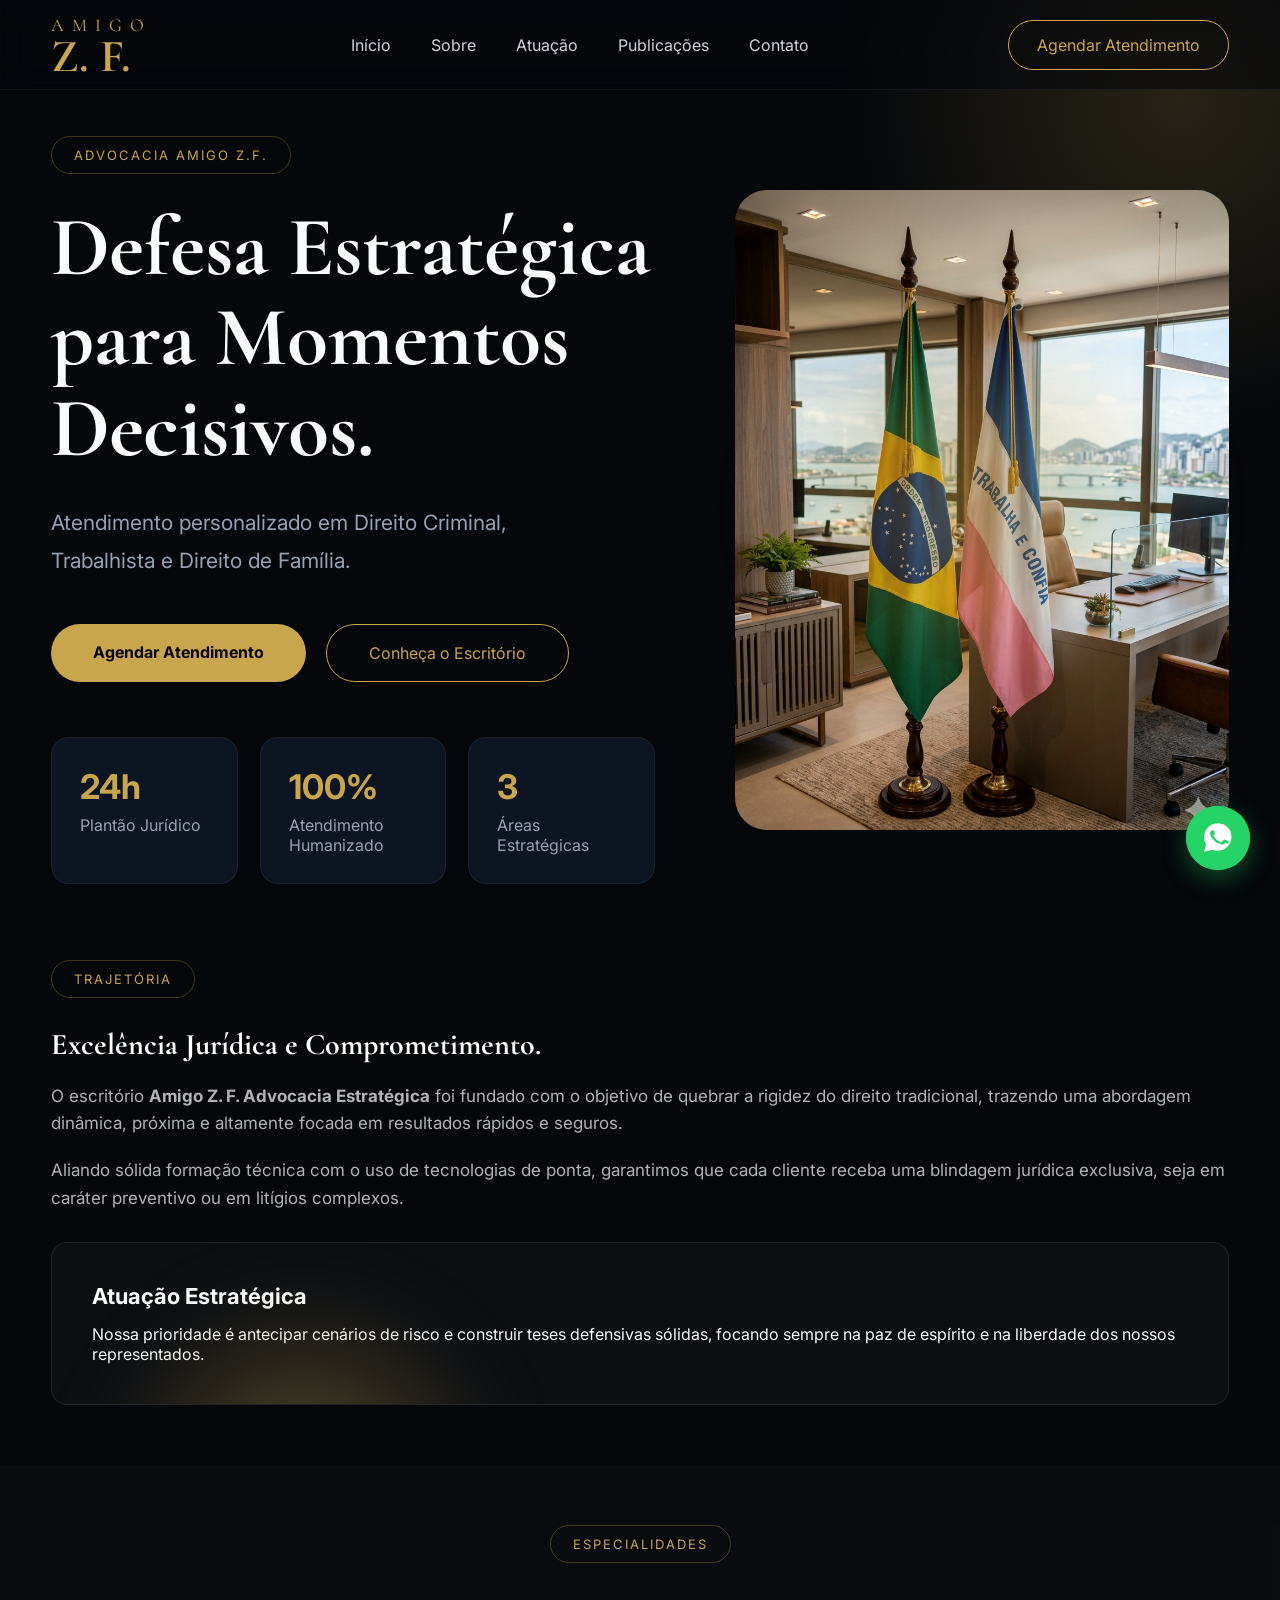
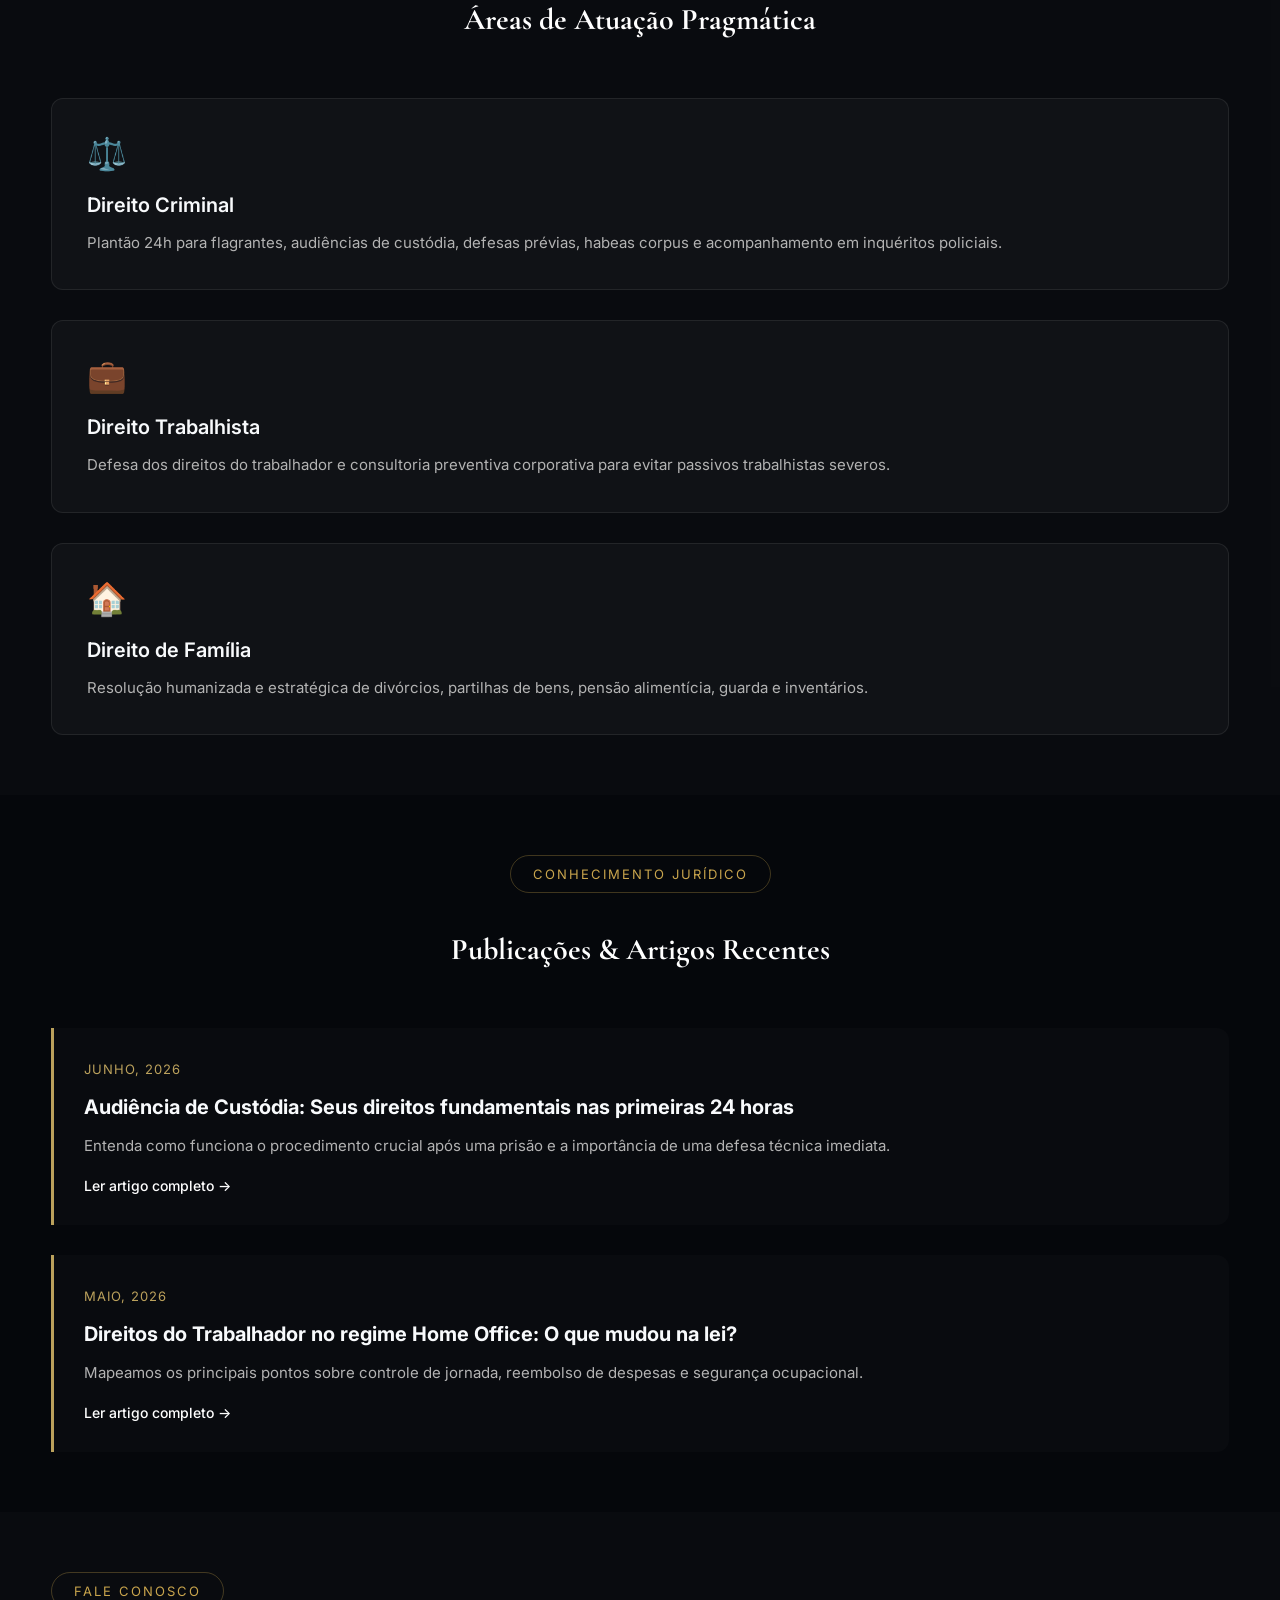
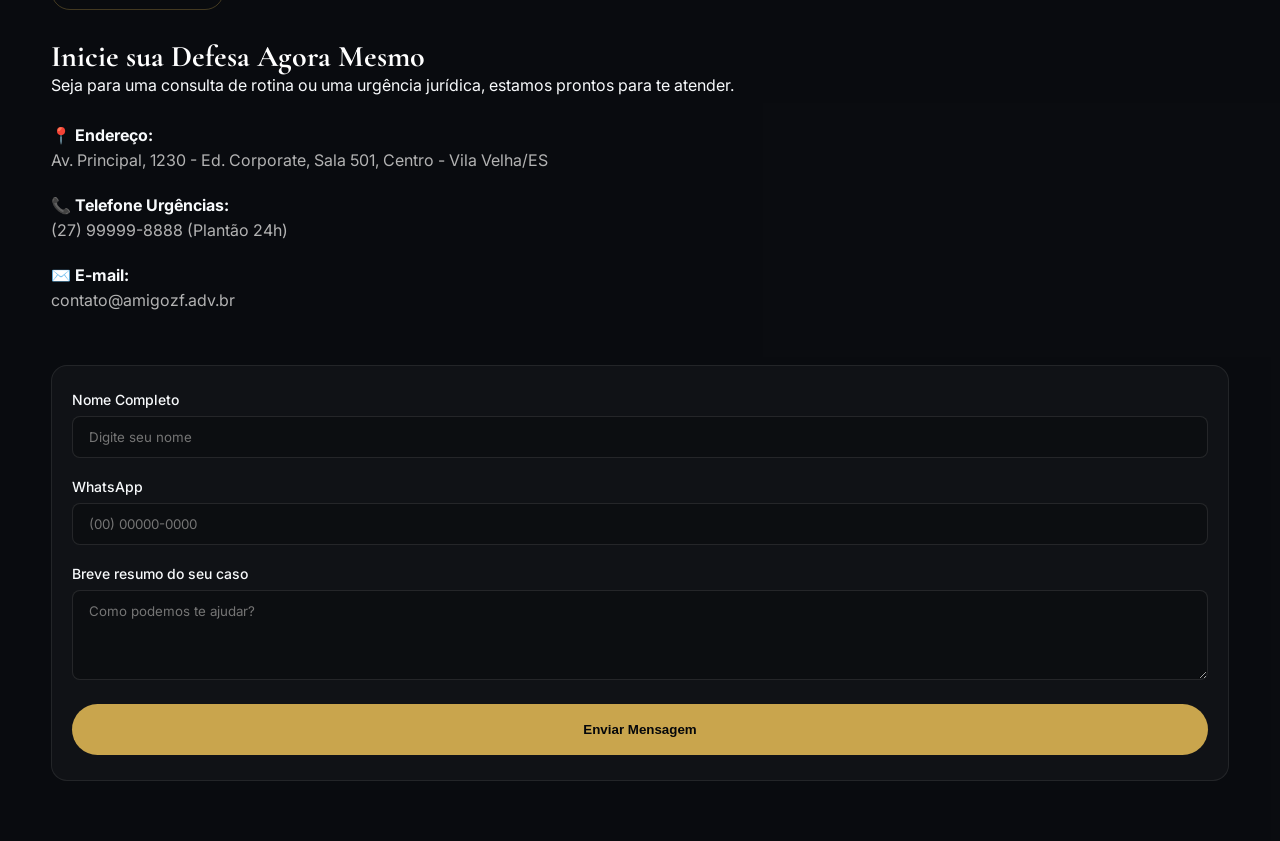
==== index.html @ 1932258d "Commit 003 - Fase Final" ====
<!DOCTYPE html>
<html lang="pt-BR">

<head>

    <meta charset="UTF-8">
    <meta name="viewport" content="width=device-width, initial-scale=1.0">

    <title>Amigo Z. F. | Advocacia Estratégica</title>

    <meta name="description"
        content="Especialista em Direito Criminal, Trabalhista e Direito de Família.">

    <link rel="icon" href="favicon.ico">

    <link rel="preconnect" href="https://fonts.googleapis.com">
    <link rel="preconnect" href="https://fonts.gstatic.com" crossorigin>

    <link href="https://fonts.googleapis.com/css2?family=Inter:wght@300;400;500;600;700&family=Cormorant+Garamond:wght@500;600;700&display=swap"
        rel="stylesheet">

    <link rel="stylesheet" href="css/reset.css">
    <link rel="stylesheet" href="css/variables.css">
    <link rel="stylesheet" href="css/style.css">
    <link rel="stylesheet" href="css/responsive.css">

</head>

<body>

    <div class="bg-light"></div>

    <header class="header">

        <div class="container">

            <div class="logo">
                <span>AMIGO</span>
                <strong>Z. F.</strong>
            </div>

            <nav>

                <ul class="menu">

                    <li><a href="#hero">Início</a></li>
                    <li><a href="#about">Sobre</a></li>
                    <li><a href="#practice">Atuação</a></li>
                    <li><a href="#articles">Publicações</a></li>
                    <li><a href="#contact">Contato</a></li>

                </ul>

            </nav>

            <a href="javascript:void(0)" class="btn-menu classe-abrir-agenda">

                Agendar Atendimento

            </a>

        </div>

    </header>

    <main>

        <section id="hero">

            <div class="container hero-grid">

                <div class="hero-left">

                    <span class="hero-tag">

                        ADVOCACIA AMIGO Z.F.

                    </span>

                    <h1>

                        Defesa Estratégica
                        para Momentos
                        Decisivos.

                    </h1>

                    <p>

                        Atendimento personalizado em Direito Criminal,
                        Trabalhista e Direito de Família.

                    </p>

                    <div class="hero-buttons">

                        <a href="javascript:void(0)" class="btn-primary classe-abrir-agenda">

                            Agendar Atendimento

                        </a>

                        <a href="#" id="btn-conhecer" class="btn-secondary">

                            Conheça o Escritório

                        </a>

                    </div>

                    <div class="hero-numbers">

                        <div>

                            <strong>24h</strong>

                            <span>Plantão Jurídico</span>

                        </div>

                        <div>

                            <strong>100%</strong>

                            <span>Atendimento Humanizado</span>

                        </div>

                        <div>

                            <strong>3</strong>

                            <span>Áreas Estratégicas</span>

                        </div>

                    </div>

                </div>

                <div class="hero-right">

                    <div class="photo-card">

                        <div class="photo-glow"></div>

                        <img
                            src="assets/images/advogado.png"
                            alt="Amigo Z. F."
                            class="lawyer-photo">
                    </div>

                </div>

            </div>

        </section>

        <!-- SEÇÃO SOBRE -->
        <section id="about" class="section-padding">
            <div class="container about-grid">
                <div class="about-left">
                    <span class="hero-tag">TRAJETÓRIA</span>
                    <h2>Excelência Jurídica e Comprometimento.</h2>
                    <p>O escritório <strong>Amigo Z. F. Advocacia Estratégica</strong> foi fundado com o objetivo de quebrar a rigidez do direito tradicional, trazendo uma abordagem dinâmica, próxima e altamente focada em resultados rápidos e seguros.</p>
                    <p>Aliando sólida formação técnica com o uso de tecnologias de ponta, garantimos que cada cliente receba uma blindagem jurídica exclusiva, seja em caráter preventivo ou em litígios complexos.</p>
                </div>
                <div class="about-right">
                    <div class="about-experience-card">
                        <div class="photo-glow"></div>
                        <h3>Atuação Estratégica</h3>
                        <p>Nossa prioridade é antecipar cenários de risco e construir teses defensivas sólidas, focando sempre na paz de espírito e na liberdade dos nossos representados.</p>
                    </div>
                </div>
            </div>
        </section>

        <!-- SEÇÃO ATUAÇÃO -->
        <section id="practice" class="section-padding bg-alt">
            <div class="container">
                <div class="section-header">
                    <span class="hero-tag">ESPECIALIDADES</span>
                    <h2>Áreas de Atuação Pragmática</h2>
                </div>
                
                <div class="practice-grid">
                    <!-- Card 1 -->
                    <div class="practice-card">
                        <div class="practice-icon">⚖️</div>
                        <h3>Direito Criminal</h3>
                        <p>Plantão 24h para flagrantes, audiências de custódia, defesas prévias, habeas corpus e acompanhamento em inquéritos policiais.</p>
                    </div>
                    <!-- Card 2 -->
                    <div class="practice-card">
                        <div class="practice-icon">💼</div>
                        <h3>Direito Trabalhista</h3>
                        <p>Defesa dos direitos do trabalhador e consultoria preventiva corporativa para evitar passivos trabalhistas severos.</p>
                    </div>
                    <!-- Card 3 -->
                    <div class="practice-card">
                        <div class="practice-icon">🏠</div>
                        <h3>Direito de Família</h3>
                        <p>Resolução humanizada e estratégica de divórcios, partilhas de bens, pensão alimentícia, guarda e inventários.</p>
                    </div>
                </div>
            </div>
        </section>

        <!-- SEÇÃO PUBLICAÇÕES -->
        <section id="articles" class="section-padding">
            <div class="container">
                <div class="section-header">
                    <span class="hero-tag">CONHECIMENTO JURÍDICO</span>
                    <h2>Publicações & Artigos Recentes</h2>
                </div>

                <div class="articles-grid">
                    <article class="article-card">
                        <span class="article-date">Junho, 2026</span>
                        <h3>Audiência de Custódia: Seus direitos fundamentais nas primeiras 24 horas</h3>
                        <p>Entenda como funciona o procedimento crucial após uma prisão e a importância de uma defesa técnica imediata.</p>
                        <a href="#" class="article-link">Ler artigo completo →</a>
                    </article>

                    <article class="article-card">
                        <span class="article-date">Maio, 2026</span>
                        <h3>Direitos do Trabalhador no regime Home Office: O que mudou na lei?</h3>
                        <p>Mapeamos os principais pontos sobre controle de jornada, reembolso de despesas e segurança ocupacional.</p>
                        <a href="#" class="article-link">Ler artigo completo →</a>
                    </article>
                </div>
            </div>
        </section>

        <!-- SEÇÃO CONTATO -->
        <section id="contact" class="section-padding bg-alt">
            <div class="container contact-grid">
                <div class="contact-info">
                    <span class="hero-tag">FALE CONOSCO</span>
                    <h2>Inicie sua Defesa Agora Mesmo</h2>
                    <p>Seja para uma consulta de rotina ou uma urgência jurídica, estamos prontos para te atender.</p>
                    
                    <div class="contact-channels">
                        <div class="channel-item">
                            <strong>📍 Endereço:</strong>
                            <p>Av. Principal, 1230 - Ed. Corporate, Sala 501, Centro - Vila Velha/ES</p>
                        </div>
                        <div class="channel-item">
                            <strong>📞 Telefone Urgências:</strong>
                            <p>(27) 99999-8888 (Plantão 24h)</p>
                        </div>
                        <div class="channel-item">
                            <strong>✉️ E-mail:</strong>
                            <p>contato@amigozf.adv.br</p>
                        </div>
                    </div>
                </div>

                <div class="contact-form-wrapper">
                    <!-- ATUALIZADO: Adicionado o link do FormSubmit com o seu e-mail e removido o preventDefault -->
                    <form class="contact-form" action="https://formsubmit.co/seu-email@dominio.com" method="POST">
                        
                        <!-- Configurações para evitar SPAM e redirecionar de volta para o site -->
                        <input type="hidden" name="_captcha" value="false">
                        <input type="hidden" name="_next" value="https://worldsolidaryart-cmyk.github.io/AmigoZF/">
                        
                        <div class="form-group">
                            <label for="name">Nome Completo</label>
                            <!-- ATUALIZADO: Adicionado name="Nome" -->
                            <input type="text" id="name" name="Nome" required placeholder="Digite seu nome">
                        </div>
                        
                        <div class="form-group">
                            <label for="phone">WhatsApp</label>
                            <!-- ATUALIZADO: Adicionado name="WhatsApp" -->
                            <input type="tel" id="phone" name="WhatsApp" required placeholder="(00) 00000-0000">
                        </div>
                        
                        <div class="form-group">
                            <label for="message">Breve resumo do seu caso</label>
                            <!-- ATUALIZADO: Adicionado name="Mensagem" -->
                            <textarea id="message" name="Mensagem" rows="4" placeholder="Como podemos te ajudar?"></textarea>
                        </div>
                        
                        <button type="submit" class="btn-primary" style="width: 100%; border: none; cursor: pointer;">Enviar Mensagem</button>
                    </form>
                </div>
            </div>
        </section>        

    </main>

    <dialog id="modal-escritorio" class="modal">
        <div class="modal-content">
            <button class="modal-close" id="btn-fechar-modal">&times;</button>
            
            <h2 class="modal-title">Nosso Escritório</h2>
            
            <p class="modal-text">
                O escritório <strong>Amigo Z. F. Advocacia</strong> nasceu com o propósito de oferecer uma advocacia altamente estratégica, humanizada e ágil. Atuamos de forma consultiva e litigiosa, buscando sempre a solução mais eficaz para os momentos decisivos de nossos clientes.
            </p>
            
            <div class="modal-info-grid">
                <div class="modal-info-item">
                    <strong>Endereço</strong>
                    <p>Av. Principal, 1230 - Ed. Corporate, Sala 501<br>Centro - Vila Velha/ES</p>
                </div>
                <div class="modal-info-item">
                    <strong>Horário de Atendimento</strong>
                    <p>Segunda a Sexta: 09h às 18h<br>Plantão 24h para emergências criminais.</p>
                </div>
            </div>

            <div class="modal-map">
                <iframe 
                    src="https://www.google.com/maps/embed?pb=!1m18!1m12!1m3!1d3741.1444145294576!2d-40.2941019!3d-20.3356877!2m3!1f0!2f0!3f0!3m2!1i1024!2i768!4f13.1!3m3!1m2!1s0x0%3A0x0!2zMjDCsDIwJzA4LjUiUyA0MMKwMTcnMzguOCJX!5e0!3m2!1spt-BR!2sbr!4v1700000000000!5m2!1spt-BR!2sbr" 
                    width="100%" 
                    height="200" 
                    style="border:0; border-radius: 12px;" 
                    allowfullscreen="" 
                    loading="lazy" 
                    referrerpolicy="no-referrer-when-downgrade">
                </iframe>
            </div>
        </div>
    </dialog>

    <dialog id="modal-agendamento" class="modal">
        <div class="modal-content">
            <button class="modal-close" id="btn-fechar-agendamento">&times;</button>
            
            <h2 class="modal-title" style="text-align: center; margin-bottom: 10px;">Agendar Atendimento</h2>
            <p style="text-align: center; color: var(--text-secondary); margin-bottom: 25px; font-size: 14px;">
                Preencha os dados abaixo para direcionarmos seu caso ao especialista responsável.
            </p>
            
            <form id="form-triagem" action="https://formsubmit.co/seu-email@dominio.com" method="POST" class="contact-form" style="background: transparent; border: none; padding: 0;">
                <!-- Configurações Secretas do FormSubmit (Evita Spam e Redireciona de volta) -->
                <input type="hidden" name="_captcha" value="false">
                <input type="hidden" name="_next" value="https://worldsolidaryart-cmyk.github.io/AmigoZF/">
                
                <div class="form-group">
                    <label for="agenda-name">Nome Completo</label>
                    <input type="text" id="agenda-name" name="Nome" required placeholder="Digite seu nome">
                </div>
                
                <div class="form-group">
                    <label for="agenda-phone">WhatsApp</label>
                    <input type="tel" id="agenda-phone" name="WhatsApp" required placeholder="(00) 00000-0000">
                </div>
                
                <div class="form-group">
                    <label style="margin-bottom: 12px;">Tipo de Causa (Selecione quantas precisar)</label>
                    <div class="checkbox-group" style="display: grid; grid-template-columns: 1fr 1fr; gap: 12px; margin-top: 8px;">
                        <label class="checkbox-label" style="display: flex; align-items: center; gap: 8px; cursor: pointer;">
                            <input type="checkbox" name="Causa_Civel" value="Sim" style="width: auto;"> Cível
                        </label>
                        <label class="checkbox-label" style="display: flex; align-items: center; gap: 8px; cursor: pointer;">
                            <input type="checkbox" name="Causa_Criminal" value="Sim" style="width: auto;"> Criminal
                        </label>
                        <label class="checkbox-label" style="display: flex; align-items: center; gap: 8px; cursor: pointer;">
                            <input type="checkbox" name="Causa_Familia" value="Sim" style="width: auto;"> Família
                        </label>
                        <label class="checkbox-label" style="display: flex; align-items: center; gap: 8px; cursor: pointer;">
                            <input type="checkbox" name="Causa_Trabalhista" value="Sim" style="width: auto;"> Trabalhista
                        </label>
                        <label class="checkbox-label" style="display: flex; align-items: center; gap: 8px; cursor: pointer; grid-column: span 2;">
                            <input type="checkbox" name="Causa_Outros" value="Sim" style="width: auto;"> Outros
                        </label>
                    </div>
                </div>
                
                <button type="submit" class="btn-primary" style="width: 100%; border: none; cursor: pointer; margin-top: 15px;">
                    Enviar e Solicitar Agendamento
                </button>
            </form>
        </div>
    </dialog>    

    <a href="#" id="btn-whatsapp" class="whatsapp-float" target="_blank" rel="noopener noreferrer">
        <svg viewBox="0 0 32 32" class="whatsapp-icon">
            <path d="M16 2a13 13 0 0 0-11.2 19.6L3 29l7.7-2A13 13 0 1 0 16 2zm6.7 18.4c-.3.8-1.5 1.5-2.1 1.6-.6 0-1.3.2-4.3-1-3.7-1.5-6.1-5.3-6.3-5.5-.2-.2-1.4-1.9-1.4-3.6 0-1.7.9-2.5 1.2-2.9.3-.3.6-.4.9-.4h.6c.2 0 .5-.1.7.4.3.7.9 2.2 1 2.4.1.2.1.4 0 .6-.1.2-.2.4-.4.6-.2.2-.4.4-.6.6-.2.2-.4.4-.2.8.3.5 1.3 2.1 2.8 3.5 1.9 1.7 3.5 2.2 4 2.4.5.2.8.2 1.1-.2.3-.4 1.3-1.5 1.6-2 .3-.5.6-.4 1-.2s2.3 1.1 2.7 1.3c.4.2.7.3.8.5.1.3.1 1.5-.2 2.3z" fill="currentColor"/>
        </svg>
        <span class="whatsapp-tooltip">Plantão Jurídico 24h</span>
    </a>

    <script src="js/modal.js"></script>
    <script src="js/whatsapp.js"></script>
    <script src="js/app.js"></script>

</body>

</html>
---- css/variables.css ----
:root{

    /* Cores */

    --bg:#05070B;
    --bg-secondary:#0B1018;
    --card:#111827;

    --gold:#C9A54D;
    --gold-light:#DFC06F;

    --white:#F8FAFC;

    --gray:#98A2B3;
    --gray-dark:#6B7280;

    /* Sombras */

    --shadow:0 20px 60px rgba(0,0,0,.45);

    /* Bordas */

    --border:rgba(255,255,255,.08);

    /* Gradientes */

    --gradient:linear-gradient(
        135deg,
        #C9A54D 0%,
        #DFC06F 100%
    );

    /* Radius */

    --radius:18px;

    /* Container */

    --container:1280px;

}
---- css/style.css ----
/* ==========================================================
   AMIGO Z. F. | STYLE.CSS
========================================================== */

body{
    background:#05070B;
    color:#F8FAFC;
    font-family:'Inter',sans-serif;
    overflow-x:hidden;
}

/* ---------- Background ---------- */

.bg-light{
    position:fixed;
    width:700px;
    height:700px;
    right:-250px;
    top:-250px;

    background:radial-gradient(circle,
    rgba(201,165,77,.18) 0%,
    rgba(201,165,77,0) 70%);

    z-index:-1;
}

body::before{

    content:"";

    position:fixed;

    inset:0;

    background:

    linear-gradient(
    rgba(255,255,255,.02) 1px,
    transparent 1px),

    linear-gradient(
    90deg,
    rgba(255,255,255,.02) 1px,
    transparent 1px);

    background-size:70px 70px;

    opacity:.3;

    z-index:-2;

}

/* ---------- Container ---------- */

.container{

    width:min(1280px,92%);
    margin:auto;

}

/* ---------- Header ---------- */

.header{

    position:fixed;

    top:0;
    left:0;

    width:100%;

    height:90px;

    display:flex;
    align-items:center;

    backdrop-filter:blur(16px);

    background:rgba(5,7,11,.55);

    border-bottom:1px solid rgba(255,255,255,.06);

    z-index:1000;

}

.header .container{

    display:flex;
    justify-content:space-between;
    align-items:center;

}

/* ---------- Logo ---------- */

.logo{

    display:flex;
    flex-direction:column;

    font-family:"Cormorant Garamond",serif;

    color:#C9A54D;

}

.logo span{

    font-size:18px;
    letter-spacing:8px;

}

.logo strong{

    font-size:46px;
    line-height:40px;

}

/* ---------- Menu ---------- */

.menu{

    display:flex;
    gap:40px;

}

.menu a{

    color:#D1D5DB;

    transition:.35s;

}

.menu a:hover{

    color:#C9A54D;

}

/* ---------- Botão topo ---------- */

.btn-menu{

    border:1px solid #C9A54D;

    color:#C9A54D;

    padding:14px 28px;

    border-radius:999px;

    transition:.35s;

}

.btn-menu:hover{

    background:#C9A54D;

    color:#05070B;

}

/* ---------- Hero ---------- */

#hero{

    min-height:100vh;

    display:flex;

    align-items:center;

    padding-top:120px;

}

.hero-grid{

    display:grid;

    grid-template-columns:1.1fr .9fr;

    gap:80px;

    align-items:center;

}

/* ---------- Tag ---------- */

.hero-tag{

    display:inline-flex;

    padding:10px 22px;

    border-radius:999px;

    border:1px solid rgba(201,165,77,.3);

    color:#C9A54D;

    margin-bottom:28px;

    letter-spacing:2px;

    font-size:13px;

}

/* ---------- Título ---------- */

.hero-left h1{

    font-family:"Cormorant Garamond",serif;

    font-size:84px;

    line-height:1.08;

    margin-bottom:30px;

}

/* ---------- Texto ---------- */

.hero-left p{

    color:#98A2B3;

    font-size:21px;

    line-height:1.8;

    max-width:560px;

    margin-bottom:45px;

}

/* ---------- Botões ---------- */

.hero-buttons{

    display:flex;

    gap:20px;

    margin-bottom:55px;

}

.btn-primary{

    padding:18px 42px;

    background:#C9A54D;

    color:#05070B;

    border-radius:999px;

    font-weight:700;

    transition:.35s;

}

.btn-primary:hover{

    transform:translateY(-3px);

    box-shadow:0 15px 40px rgba(201,165,77,.35);

}

.btn-secondary{

    padding:18px 42px;

    border:1px solid #C9A54D;

    color:#C9A54D;

    border-radius:999px;

    transition:.35s;

}

.btn-secondary:hover{

    background:#C9A54D;

    color:#05070B;

}

/* ---------- Indicadores ---------- */

.hero-numbers{

    display:flex;

    gap:22px;

}

.hero-numbers div{

    flex:1;

    background:#0E1522;

    border:1px solid rgba(255,255,255,.06);

    border-radius:18px;

    padding:28px;

}

.hero-numbers strong{

    display:block;

    font-size:34px;

    color:#C9A54D;

    margin-bottom:8px;

}

.hero-numbers span{

    color:#98A2B3;

}

/* ---------- Foto ---------- */

.photo-card{

    position:relative;

    width:100%;

    height:640px;

    display:flex;

    justify-content:center;

    align-items:center;

    animation:floatPhoto 6s ease-in-out infinite;

}

.photo-glow{

    position:absolute;

    width:420px;

    height:420px;

    border-radius:50%;

    background:radial-gradient(circle,
    rgba(201,165,77,.45),
    transparent 70%);

    filter:blur(40px);

}

.photo-placeholder{

    position:relative;

    width:390px;

    height:540px;

    border-radius:32px;

    background:

    linear-gradient(
        180deg,
        #1B2432,
        #0C1118);

    border:1px solid rgba(255,255,255,.08);

    display:flex;

    justify-content:center;

    align-items:center;

    overflow:hidden;

    color:#98A2B3;

    letter-spacing:4px;

    text-align:center;

    z-index:2;

    box-shadow:

    0 25px 60px rgba(0,0,0,.55),

    0 0 80px rgba(201,165,77,.08);

}

/* ===========================
   ANIMAÇÕES
=========================== */

@keyframes floatPhoto{

    0%{

        transform:translateY(0);

    }

    50%{

        transform:translateY(-12px);

    }

    100%{

        transform:translateY(0);

    }

}

/* ===========================
   BOTÕES
=========================== */

.btn-primary{

    position:relative;

    overflow:hidden;

}

.btn-primary::before{

    content:"";

    position:absolute;

    width:140px;

    height:300%;

    background:rgba(255,255,255,.18);

    left:-180px;

    top:-80px;

    transform:rotate(25deg);

    transition:.8s;

}

.btn-primary:hover::before{

    left:140%;

}

/* ===========================
   MENU
=========================== */

.menu a{

    position:relative;

}

.menu a::after{

    content:"";

    position:absolute;

    left:0;

    bottom:-8px;

    width:0;

    height:2px;

    background:#C9A54D;

    transition:.35s;

}

.menu a:hover::after{

    width:100%;

}

/* ===========================
   CARDS
=========================== */

.hero-numbers div{

    transition:.35s;

}

.hero-numbers div:hover{

    transform:translateY(-8px);

    border-color:#C9A54D;

    box-shadow:

    0 20px 40px rgba(0,0,0,.4);

}

.lawyer-photo{

    width:100%;

    height:100%;

    object-fit:cover;

    border-radius:32px;

}

/* ==========================================================
   POP-UP / MODAL
========================================================== */

/* Container do Dialog */
.modal {
    border: 1px solid rgba(255, 255, 255, 0.08);
    border-radius: 24px;
    background: #0E1522;
    color: #F8FAFC;
    max-width: 600px;
    width: 90%;
    padding: 0;
    box-shadow: 0 30px 60px rgba(0, 0, 0, 0.8), 0 0 100px rgba(201, 165, 77, 0.05);
    position: fixed;
    top: 50%;
    left: 50%;
    transform: translate(-50%, -50%) scale(0.9);
    opacity: 0;
    transition: transform 0.3s cubic-bezier(0.34, 1.56, 0.64, 1), opacity 0.3s ease;
    overflow: hidden;
}

/* Quando o modal está aberto */
.modal[open] {
    transform: translate(-50%, -50%) scale(1);
    opacity: 1;
}

/* Efeito de desfoque no fundo do site (Backdrop) */
.modal::backdrop {
    background: rgba(5, 7, 11, 0.8);
    backdrop-filter: blur(8px);
    opacity: 0;
    transition: opacity 0.3s ease;
}

.modal[open]::backdrop {
    opacity: 1;
}

/* Conteúdo Interno */
.modal-content {
    padding: 40px;
    position: relative;
}

/* Botão de Fechar */
.modal-close {
    position: absolute;
    top: 20px;
    right: 25px;
    background: transparent;
    border: none;
    color: #98A2B3;
    font-size: 32px;
    cursor: pointer;
    transition: 0.2s;
}

.modal-close:hover {
    color: #C9A54D;
}

/* Título e Texto */
.modal-title {
    font-family: "Cormorant Garamond", serif;
    font-size: 36px;
    color: #C9A54D;
    margin-bottom: 20px;
}

.modal-text {
    color: #98A2B3;
    font-size: 16px;
    line-height: 1.6;
    margin-bottom: 25px;
}

/* Grid de Informações */
.modal-info-grid {
    display: grid;
    grid-template-columns: 1fr 1fr;
    gap: 20px;
    margin-bottom: 25px;
}

.modal-info-item strong {
    display: block;
    color: #C9A54D;
    font-size: 14px;
    text-transform: uppercase;
    letter-spacing: 1px;
    margin-bottom: 6px;
}

.modal-info-item p {
    color: #F8FAFC;
    font-size: 15px;
    line-height: 1.5;
}

/* Ajuste do Mapa */
.modal-map {
    margin-top: 15px;
    border: 1px solid rgba(255, 255, 255, 0.05);
    border-radius: 12px;
    overflow: hidden;
}

/* Responsividade Básica do Modal */
@media (max-width: 600px) {
    .modal-content {
        padding: 25px;
    }
    .modal-info-grid {
        grid-template-columns: 1fr;
        gap: 15px;
    }
}

/* ==========================================================
   BOTÃO FLUTUANTE WHATSAPP
========================================================== */

.whatsapp-float {
    position: fixed;
    bottom: 30px;
    right: 30px;
    width: 64px;
    height: 64px;
    background: #25D366;
    color: #FFF;
    border-radius: 50%;
    display: flex;
    justify-content: center;
    align-items: center;
    box-shadow: 0 8px 24px rgba(37, 211, 102, 0.35);
    z-index: 999;
    transition: all 0.3s ease;
}

.whatsapp-icon {
    width: 34px;
    height: 34px;
}

/* Efeito de Pulso */
.whatsapp-float::before {
    content: '';
    position: absolute;
    inset: 0;
    border-radius: 50%;
    background: #25D366;
    z-index: -1;
    animation: whatsappPulse 2s infinite;
}

/* Tooltip (Balão de texto que aparece ao passar o mouse) */
.whatsapp-tooltip {
    position: absolute;
    right: 80px;
    background: #0E1522;
    border: 1px solid rgba(255, 255, 255, 0.08);
    color: #F8FAFC;
    padding: 8px 16px;
    border-radius: 8px;
    font-size: 13px;
    font-weight: 500;
    white-space: nowrap;
    opacity: 0;
    visibility: hidden;
    transform: translateX(10px);
    transition: 0.3s ease;
    box-shadow: 0 10px 20px rgba(0,0,0,0.3);
}

.whatsapp-float:hover {
    transform: scale(1.08);
    box-shadow: 0 12px 28px rgba(37, 211, 102, 0.5);
}

.whatsapp-float:hover .whatsapp-tooltip {
    opacity: 1;
    visibility: visible;
    transform: translateX(0);
}

/* Animação do Pulso */
@keyframes whatsappPulse {
    0% {
        transform: scale(1);
        opacity: 0.5;
    }
    100% {
        transform: scale(1.5);
        opacity: 0;
    }
}

/* Evitar que fique em cima de elementos cruciais em telas muito pequenas */
@media (max-width: 768px) {
    .whatsapp-float {
        bottom: 20px;
        right: 20px;
        width: 56px;
        height: 56px;
    }
    .whatsapp-icon {
        width: 28px;
        height: 28px;
    }
    .whatsapp-tooltip {
        display: none; /* Esconde o balão no celular para não obstruir a tela */
    }
}

/* ==========================================================================
   ESTILIZAÇÃO ADICIONAL - SEÇÕES DO SITE (AMIGO Z.F.)
   ========================================================================== */

/* Regras Globais de Seção */
.section-padding {
    padding: 100px 0;
}
.bg-alt {
    background-color: rgba(255, 255, 255, 0.02); /* Tom escuro sutil se o fundo padrão for dark, ou cinza claro se for light */
}
.section-header {
    text-align: center;
    margin-bottom: 60px;
}
.section-header h2 {
    font-size: 36px;
    font-family: 'Cormorant Garamond', serif;
    margin-top: 10px;
}
h2 {
    font-family: 'Cormorant Garamond', serif;
    font-size: 38px;
    color: var(--text-color, #ffffff);
}

/* --- Estilos Sobre (About) --- */
.about-grid {
    display: grid;
    grid-template-columns: 1fr 1fr;
    gap: 60px;
    align-items: center;
}
.about-left p {
    margin-top: 20px;
    font-size: 17px;
    line-height: 1.6;
    color: var(--text-secondary, #b3b3b3);
}
.about-experience-card {
    position: relative;
    background: rgba(255, 255, 255, 0.03);
    border: 1px solid rgba(255, 255, 255, 0.08);
    padding: 40px;
    border-radius: 16px;
    overflow: hidden;
}
.about-experience-card h3 {
    font-size: 22px;
    margin-bottom: 15px;
}

/* --- Estilos Atuação (Practice) --- */
.practice-grid {
    display: grid;
    grid-template-columns: repeat(3, 1fr);
    gap: 30px;
}
.practice-card {
    background: rgba(255, 255, 255, 0.03);
    border: 1px solid rgba(255, 255, 255, 0.08);
    padding: 35px;
    border-radius: 12px;
    transition: transform 0.3s ease, border-color 0.3s ease;
}
.practice-card:hover {
    transform: translateY(-5px);
    border-color: rgba(255, 255, 255, 0.2);
}
.practice-icon {
    font-size: 32px;
    margin-bottom: 20px;
}
.practice-card h3 {
    font-size: 20px;
    margin-bottom: 15px;
    font-family: 'Inter', sans-serif;
    font-weight: 600;
}
.practice-card p {
    font-size: 15px;
    line-height: 1.5;
    color: var(--text-secondary, #b3b3b3);
}

/* --- Estilos Publicações (Articles) --- */
.articles-grid {
    display: grid;
    grid-template-columns: 1fr 1fr;
    gap: 30px;
}
.article-card {
    background: rgba(255, 255, 255, 0.02);
    border-left: 3px solid #bba15c; /* Tom dourado elegante comum em advocacia */
    padding: 30px;
    border-radius: 0 12px 12px 0;
}
.article-date {
    font-size: 13px;
    color: #bba15c;
    text-transform: uppercase;
    letter-spacing: 1px;
}
.article-card h3 {
    font-size: 20px;
    margin: 15px 0;
    line-height: 1.4;
}
.article-card p {
    font-size: 15px;
    color: var(--text-secondary, #b3b3b3);
    margin-bottom: 20px;
}
.article-link {
    color: #ffffff;
    text-decoration: none;
    font-weight: 500;
    font-size: 14px;
    transition: opacity 0.2s;
}
.article-link:hover {
    opacity: 0.8;
}

/* --- Estilos Contato (Contact) --- */
.contact-grid {
    display: grid;
    grid-template-columns: 1fr 1fr;
    gap: 60px;
    align-items: start;
}
.contact-channels {
    margin-top: 30px;
}
.channel-item {
    margin-bottom: 25px;
}
.channel-item strong {
    display: block;
    font-size: 16px;
    margin-bottom: 5px;
}
.channel-item p {
    color: var(--text-secondary, #b3b3b3);
}
.contact-form {
    background: rgba(255, 255, 255, 0.03);
    border: 1px solid rgba(255, 255, 255, 0.08);
    padding: 40px;
    border-radius: 16px;
}
.form-group {
    margin-bottom: 20px;
}
.form-group label {
    display: block;
    font-size: 14px;
    margin-bottom: 8px;
    font-weight: 500;
}
.form-group input,
.form-group textarea {
    width: 100%;
    padding: 12px 16px;
    background: rgba(0, 0, 0, 0.2);
    border: 1px solid rgba(255, 255, 255, 0.1);
    border-radius: 8px;
    color: #ffffff;
    font-family: 'Inter', sans-serif;
    box-sizing: border-box;
}
.form-group input:focus,
.form-group textarea:focus {
    outline: none;
    border-color: #bba15c;
}
---- css/responsive.css ----
/* ==========================================================================
   CONFIGURAÇÃO RESPONSIVA PARA DISPOSITIVOS MÓVEIS (Telas até 768px)
   ========================================================================== */
@media (max-width: 768px) {

    /* --- Estrutura Geral --- */
    .container {
        padding: 0 20px; /* Evita que o conteúdo cole nas bordas da tela */
    }

    /* --- Cabeçalho & Menu --- */
    .header .container {
        flex-direction: column; /* Coloca Logo, Menu e Botão um abaixo do outro */
        gap: 15px;
        text-align: center;
        padding: 15px 20px;
    }

    .header .menu {
        flex-wrap: wrap; /* Permite que os links quebrem linha se faltar espaço */
        justify-content: center;
        gap: 12px 20px;
    }

    .header .btn-menu {
        width: 100%; /* Botão principal ocupa a largura total no mobile */
        text-align: center;
        box-sizing: border-box;
    }

    /* --- Seção Hero (Introdução) --- */
    #hero {
        padding: 40px 0;
    }

    .hero-grid {
        display: flex;
        flex-direction: column-reverse; /* Foto fica no topo e os textos embaixo */
        gap: 35px;
    }

    .hero-left {
        text-align: center; /* Centraliza textos e botões no celular */
    }

    .hero-tag {
        display: inline-block;
        margin-bottom: 12px;
    }

    #hero h1 {
        font-size: 28px; /* Reduz o título principal para não quebrar feio */
        line-height: 1.3;
    }

    #hero p {
        font-size: 16px;
        margin-bottom: 25px;
    }

    /* Botões da Abertura */
    .hero-buttons {
        flex-direction: column; /* Empilha os botões */
        gap: 12px;
        width: 100%;
    }

    .hero-buttons a {
        width: 100%; /* Botões ocupam toda a largura */
        text-align: center;
        box-sizing: border-box;
    }

    /* Números de Destaque (Plantão, Atendimento, Áreas) */
    .hero-numbers {
        grid-template-columns: 1fr; /* Coloca um indicador por linha */
        gap: 20px;
        margin-top: 35px;
        background: rgba(255, 255, 255, 0.05); /* Suave contraste de fundo */
        padding: 20px;
        border-radius: 12px;
    }

    /* --- Foto do Advogado --- */
    .hero-right {
        display: flex;
        justify-content: center;
        width: 100%;
    }

    .photo-card {
        max-width: 280px; /* Limita o tamanho da foto em telas menores */
        margin: 0 auto;
    }

    .lawyer-photo {
        width: 100%;
        height: auto;
    }

    /* --- Caixa Modal (Escritório) --- */
    .modal {
        width: 90% !important;
        max-width: 100%;
        padding: 20px;
    }

    .modal-content {
        padding: 10px;
    }

    .modal-info-grid {
        grid-template-columns: 1fr !important; /* Dados de endereço passam de lado a lado para empilhados */
        gap: 15px;
    }

    /* --- Ícone Flutuante do WhatsApp --- */
    .whatsapp-float {
        bottom: 20px;
        right: 20px;
        width: 50px;
        height: 50px;
    }

    /* Esconde a legenda flutuante por padrão em celulares para não cobrir o site */
    .whatsapp-tooltip {
        display: none !important; 
    }
}

/* Adaptação das novas seções para Mobile */
    .section-padding {
        padding: 60px 0;
    }
    .about-grid, .practice-grid, .articles-grid, .contact-grid {
        grid-template-columns: 1fr !important;
        gap: 30px;
    }
    .section-header h2, h2 {
        font-size: 30px !important;
    }
    .contact-form {
        padding: 25px 20px;
    }
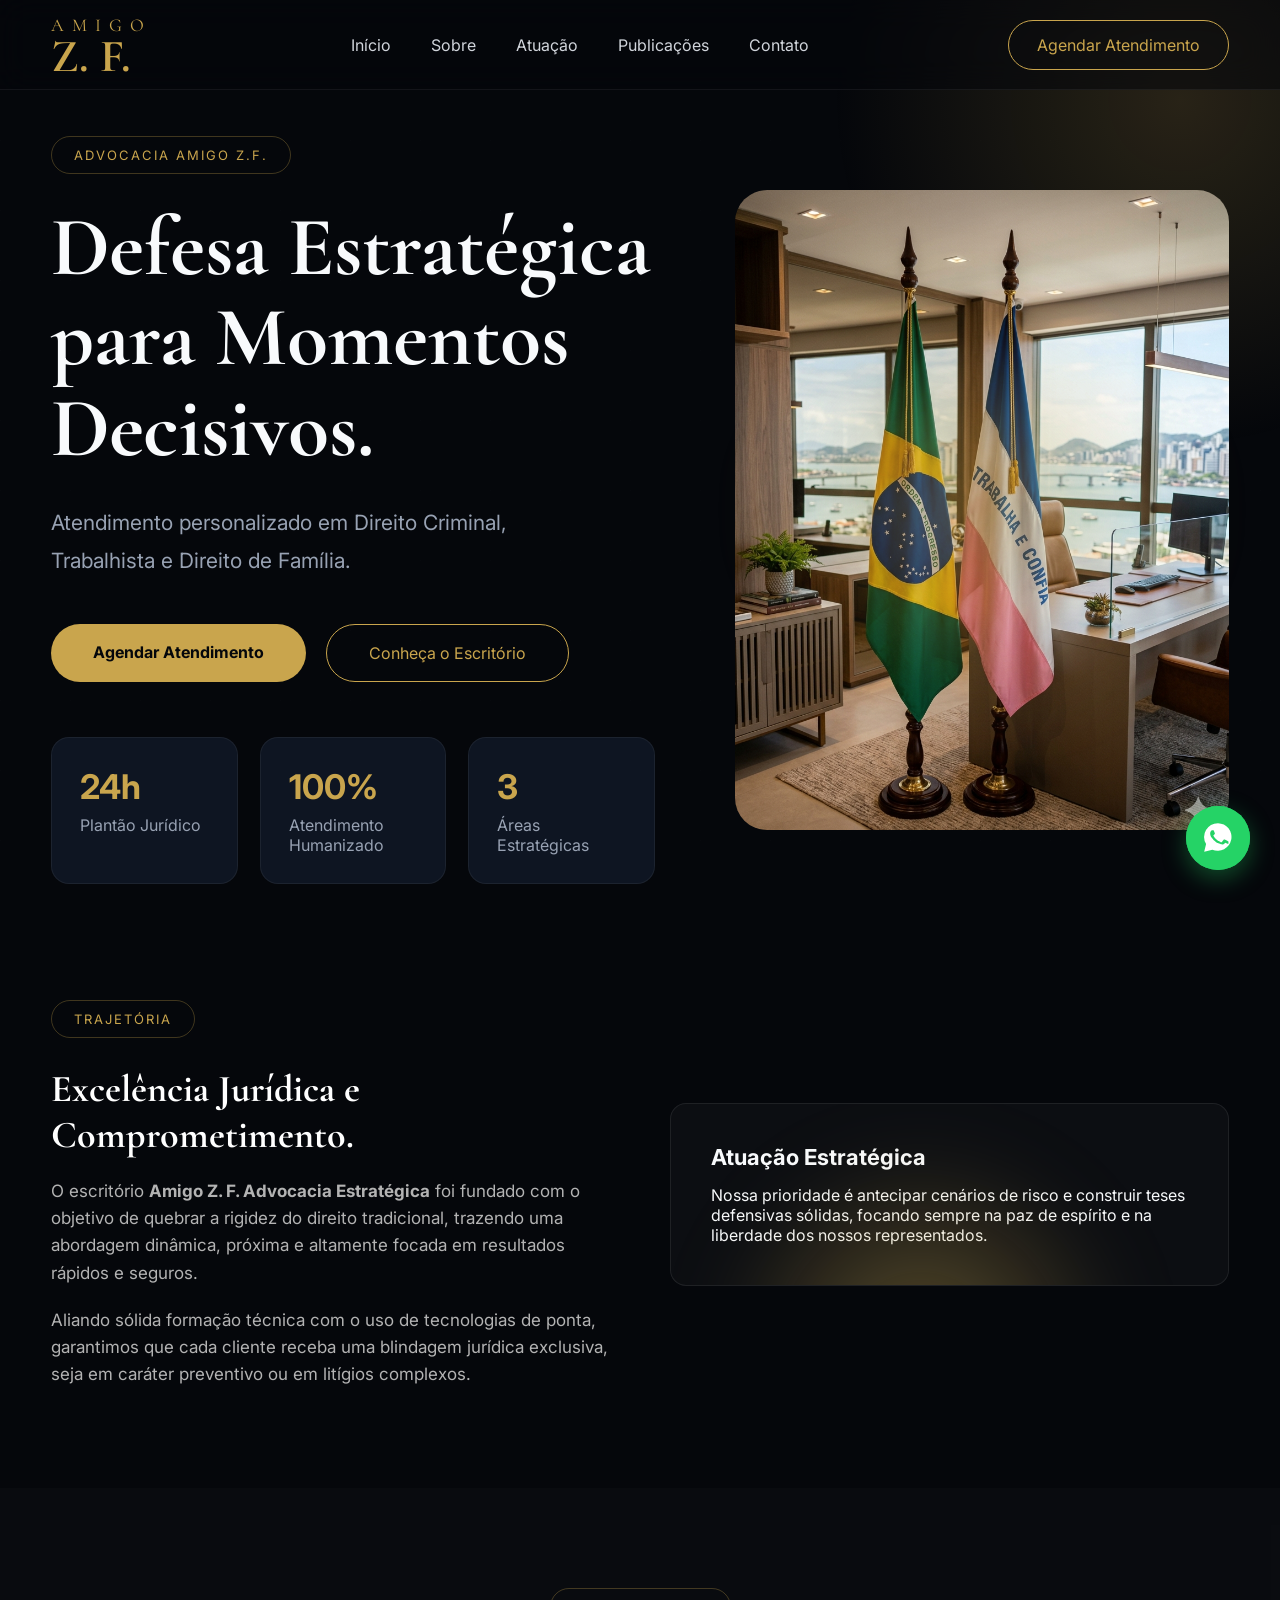
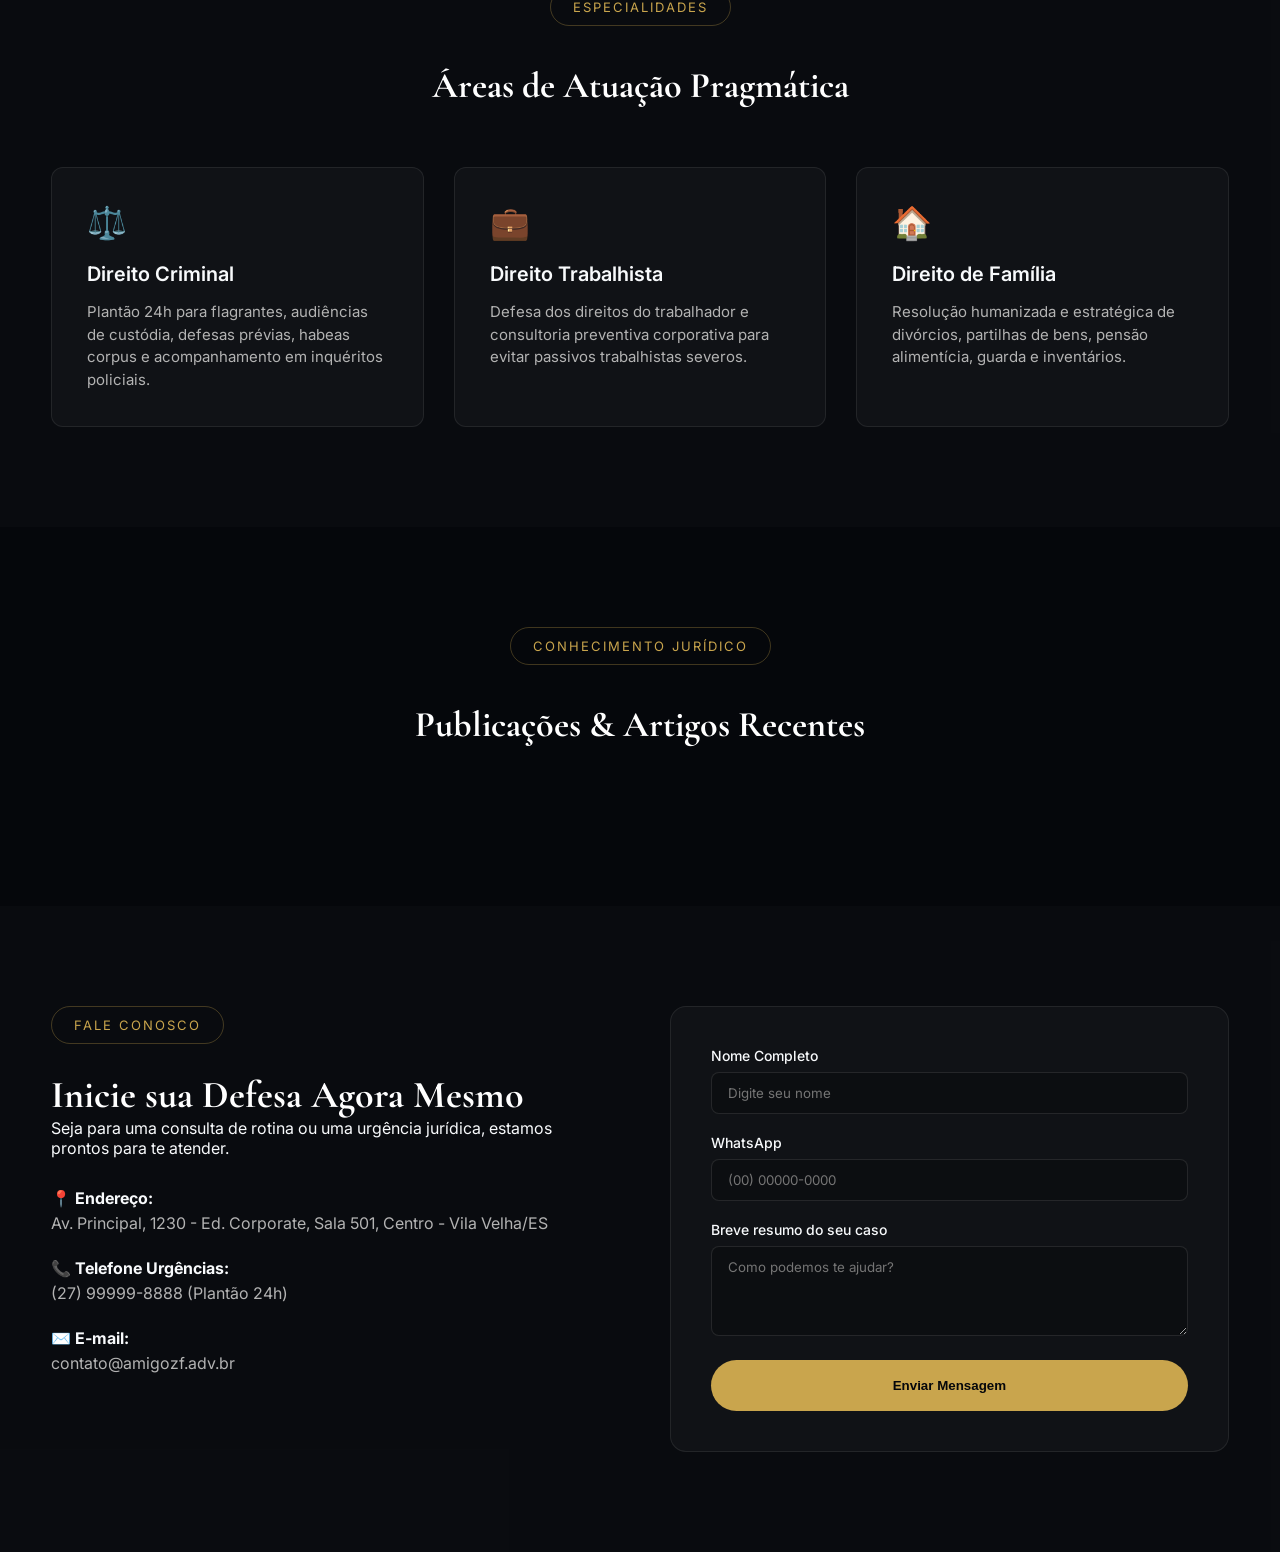
==== commit faa87868: "Update index.html" ====
--- a/index.html
+++ b/index.html
@@ -215,19 +215,7 @@
                 </div>
 
                 <div class="articles-grid">
-                    <article class="article-card">
-                        <span class="article-date">Junho, 2026</span>
-                        <h3>Audiência de Custódia: Seus direitos fundamentais nas primeiras 24 horas</h3>
-                        <p>Entenda como funciona o procedimento crucial após uma prisão e a importância de uma defesa técnica imediata.</p>
-                        <a href="#" class="article-link">Ler artigo completo →</a>
-                    </article>
-
-                    <article class="article-card">
-                        <span class="article-date">Maio, 2026</span>
-                        <h3>Direitos do Trabalhador no regime Home Office: O que mudou na lei?</h3>
-                        <p>Mapeamos os principais pontos sobre controle de jornada, reembolso de despesas e segurança ocupacional.</p>
-                        <a href="#" class="article-link">Ler artigo completo →</a>
-                    </article>
+                
                 </div>
             </div>
         </section>
@@ -390,4 +378,4 @@
 
 </body>
 
-</html>+</html>
--- a/css/style.css
+++ b/css/style.css
@@ -3,11 +3,24 @@
 ========================================================== */
 
 body{
-    background:#05070B;
-    color:#F8FAFC;
-    font-family:'Inter',sans-serif;
-    overflow-x:hidden;
-}
+background:#05070B;
+color:#F8FAFC;
+font-family:'Inter', sans-serif;
+overflow-x: hidden;
+
+/* ADIÇÃO DAS LINHAS DOURADAS LATERAIS
+border-left: 3px solid #C9A54D !important;
+border-right: 3px solid #C9A54D !important;
+box-sizing: border-box !important;*/
+}
+
+/* ... demais estilos css omitidos para brevidade ... */
+.modal {
+border: 1px solid rgba(255, 255, 255, 0.08);
+/* ... */
+}
+/* ... resto do arquivo css ... */
+
 
 /* ---------- Background ---------- */
 
@@ -956,4 +969,4 @@
 .form-group textarea:focus {
     outline: none;
     border-color: #bba15c;
-}+}
--- a/css/responsive.css
+++ b/css/responsive.css
@@ -1,144 +1,205 @@
 /* ==========================================================================
-   CONFIGURAÇÃO RESPONSIVA PARA DISPOSITIVOS MÓVEIS (Telas até 768px)
+   CONFIGURAÇÃO RESPONSIVA BLINDADA PARA DISPOSITIVOS MÓVEIS (Até 768px)
    ========================================================================== */
 @media (max-width: 768px) {
 
-    /* --- Estrutura Geral --- */
+    /* --- Reset e Proteção Global contra Vazamentos --- */
+    html, body {
+        overflow-x: hidden; /* Proíbe terminantemente a barra de rolagem lateral */
+        width: 100%;
+    }
+
     .container {
-        padding: 0 20px; /* Evita que o conteúdo cole nas bordas da tela */
+        width: 100% !important;
+        max-width: 100% !important;
+        padding: 0 20px !important; 
+        box-sizing: border-box !important;
+    }
+
+    /* Força quebras automáticas em títulos e parágrafos longos */
+    h1, h2, h3, p, span, a {
+        white-space: normal !important;
+        word-wrap: break-word !important;
+        overflow-wrap: break-word !important;
     }
 
     /* --- Cabeçalho & Menu --- */
+    .header {
+        padding: 15px 0 !important;
+    }
+
     .header .container {
-        flex-direction: column; /* Coloca Logo, Menu e Botão um abaixo do outro */
-        gap: 15px;
-        text-align: center;
-        padding: 15px 20px;
+        display: flex !important;
+        flex-direction: column !important; 
+        gap: 15px !important;
+        text-align: center !important;
+        align-items: center !important;
     }
 
     .header .menu {
-        flex-wrap: wrap; /* Permite que os links quebrem linha se faltar espaço */
-        justify-content: center;
-        gap: 12px 20px;
+        display: flex !important;
+        flex-wrap: wrap !important; 
+        justify-content: center !important;
+        gap: 12px 15px !important;
+        padding: 0 !important;
     }
 
     .header .btn-menu {
-        width: 100%; /* Botão principal ocupa a largura total no mobile */
-        text-align: center;
-        box-sizing: border-box;
+        visibility: hidden !important;
     }
 
     /* --- Seção Hero (Introdução) --- */
     #hero {
-        padding: 40px 0;
+        padding: 40px 0 !important;
     }
 
     .hero-grid {
-        display: flex;
-        flex-direction: column-reverse; /* Foto fica no topo e os textos embaixo */
-        gap: 35px;
+        display: flex !important;
+        flex-direction: column-reverse !important; /* Foto no topo, textos embaixo */
+        gap: 0px !important; 
     }
 
     .hero-left {
-        text-align: center; /* Centraliza textos e botões no celular */
+        text-align: center !important; 
+        width: 100% !important;
     }
 
     .hero-tag {
-        display: inline-block;
-        margin-bottom: 12px;
+        display: inline-block !important;
+        /* ALTERADO: Aumentado para -75px para puxar o texto ainda mais para cima e zerar de vez o buraco */
+        margin: -75px auto 15px auto !important; 
+        white-space: nowrap !important;
     }
 
     #hero h1 {
-        font-size: 28px; /* Reduz o título principal para não quebrar feio */
-        line-height: 1.3;
+        font-size: 26px !important; /* Tamanho ideal reduzido para telas de celular */
+        line-height: 1.3 !important;
+        margin-top: 15px !important;
+        width: 100% !important;
     }
 
     #hero p {
-        font-size: 16px;
-        margin-bottom: 25px;
-    }
-
-    /* Botões da Abertura */
+        font-size: 15px !important;
+        margin-bottom: 25px !important;
+        padding: 0 5px !important;
+    }
+
+    /* Botões de Ação */
     .hero-buttons {
-        flex-direction: column; /* Empilha os botões */
-        gap: 12px;
-        width: 100%;
+        display: flex !important;
+        flex-direction: column !important; 
+        gap: 12px !important;
+        width: 100% !important;
+        align-items: center !important;
     }
 
     .hero-buttons a {
-        width: 100%; /* Botões ocupam toda a largura */
-        text-align: center;
-        box-sizing: border-box;
-    }
-
-    /* Números de Destaque (Plantão, Atendimento, Áreas) */
+        width: 100% !important; 
+        max-width: 320px !important;
+        text-align: center !important;
+        box-sizing: border-box !important;
+    }
+
+    /* Grid de Números Técnicos */
     .hero-numbers {
-        grid-template-columns: 1fr; /* Coloca um indicador por linha */
-        gap: 20px;
-        margin-top: 35px;
-        background: rgba(255, 255, 255, 0.05); /* Suave contraste de fundo */
-        padding: 20px;
-        border-radius: 12px;
-    }
-
-    /* --- Foto do Advogado --- */
+        display: grid !important;
+        grid-template-columns: 1fr !important; 
+        gap: 15px !important;
+        margin-top: 35px !important;
+        background: rgba(255, 255, 255, 0.03) !important; 
+        padding: 20px !important;
+        border-radius: 12px !important;
+    }
+
+    /* --- Foto do Escritório/Advogado --- */
     .hero-right {
-        display: flex;
-        justify-content: center;
-        width: 100%;
+        display: flex !important;
+        justify-content: center !important;
+        align-items: center !important;
+        width: 100% !important;
     }
 
     .photo-card {
-        max-width: 280px; /* Limita o tamanho da foto em telas menores */
-        margin: 0 auto;
+        width: 100% !important;
+        max-width: 290px !important; 
+        margin: 0 auto !important;
+        position: relative !important;
+    }
+
+    .photo-glow {
+        display: none !important;
     }
 
     .lawyer-photo {
-        width: 100%;
-        height: auto;
-    }
-
-    /* --- Caixa Modal (Escritório) --- */
+        width: 100% !important;
+        height: auto !important;
+        display: block !important;
+        border-radius: 24px !important; 
+    }
+
+    /* --- Novas Seções Adaptadas --- */
+    .section-padding {
+        padding: 50px 0 !important;
+    }
+
+    .about-grid, .practice-grid, .articles-grid, .contact-grid {
+        display: flex !important;
+        flex-direction: column !important;
+        grid-template-columns: none !important;
+        gap: 30px !important;
+        width: 100% !important;
+        max-width: 100% !important;
+    }
+
+    .section-header h2, h2 {
+        font-size: 26px !important;
+        line-height: 1.3 !important;
+        text-align: center !important;
+    }
+
+    .section-header {
+        margin-bottom: 35px !important;
+    }
+
+    .practice-card, .article-card {
+        width: 100% !important;
+        box-sizing: border-box !important;
+    }
+
+    /* LIBERA A DIV MÃE E O FORMULÁRIO JUNTOS */
+    .contact-form-wrapper,
+    .contact-form {
+        width: 100% !important;
+        max-width: 100% !important;
+        min-width: 100% !important;
+        box-sizing: border-box !important;
+    }
+
+    .contact-form {
+        padding: 25px 25px !important;
+    }
+
+    /* --- Caixa Modal --- */
     .modal {
-        width: 90% !important;
-        max-width: 100%;
-        padding: 20px;
-    }
-
-    .modal-content {
-        padding: 10px;
+        width: 92% !important;
+        max-width: 100% !important;
+        padding: 15px !important;
     }
 
     .modal-info-grid {
-        grid-template-columns: 1fr !important; /* Dados de endereço passam de lado a lado para empilhados */
-        gap: 15px;
+        grid-template-columns: 1fr !important; 
+        gap: 15px !important;
     }
 
     /* --- Ícone Flutuante do WhatsApp --- */
     .whatsapp-float {
-        bottom: 20px;
-        right: 20px;
-        width: 50px;
-        height: 50px;
-    }
-
-    /* Esconde a legenda flutuante por padrão em celulares para não cobrir o site */
+        bottom: 15px !important;
+        right: 15px !important;
+        width: 48px !important;
+        height: 48px !important;
+    }
+
     .whatsapp-tooltip {
         display: none !important; 
     }
 }
-
-/* Adaptação das novas seções para Mobile */
-    .section-padding {
-        padding: 60px 0;
-    }
-    .about-grid, .practice-grid, .articles-grid, .contact-grid {
-        grid-template-columns: 1fr !important;
-        gap: 30px;
-    }
-    .section-header h2, h2 {
-        font-size: 30px !important;
-    }
-    .contact-form {
-        padding: 25px 20px;
-    }
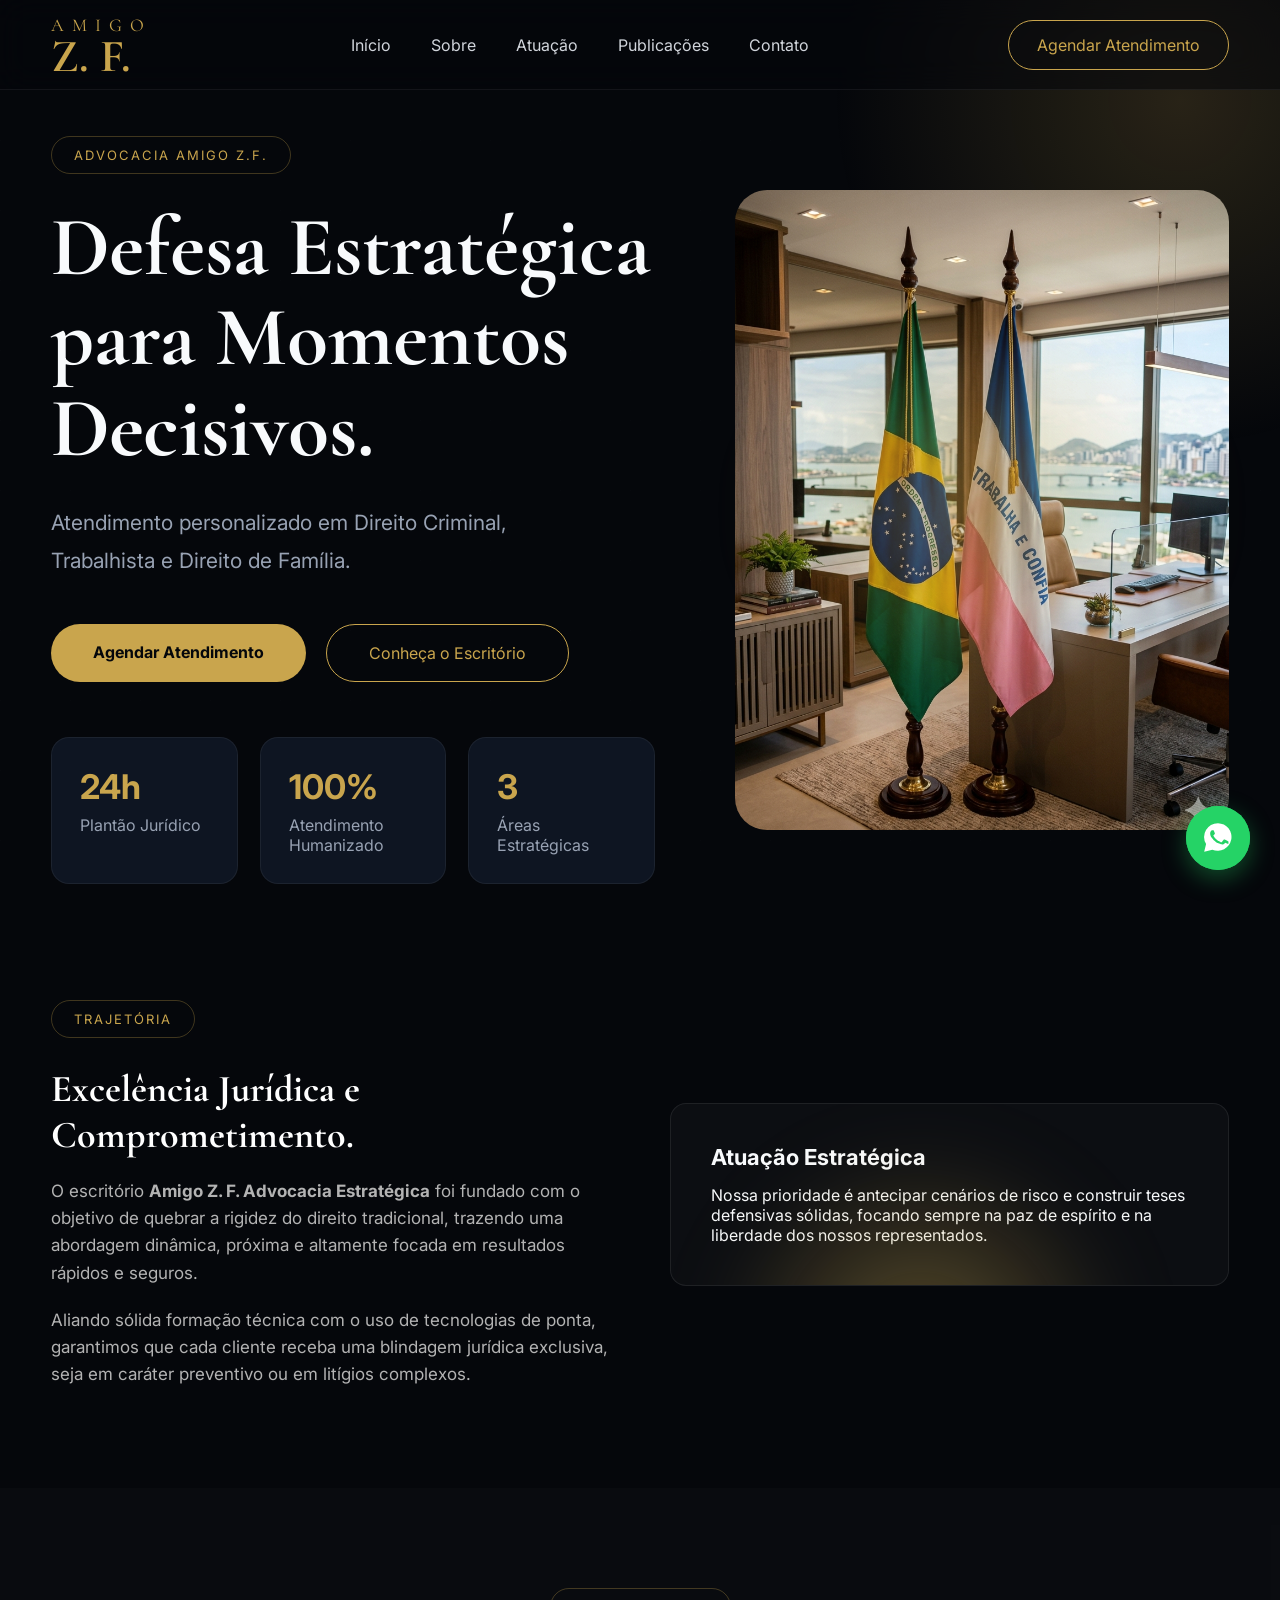
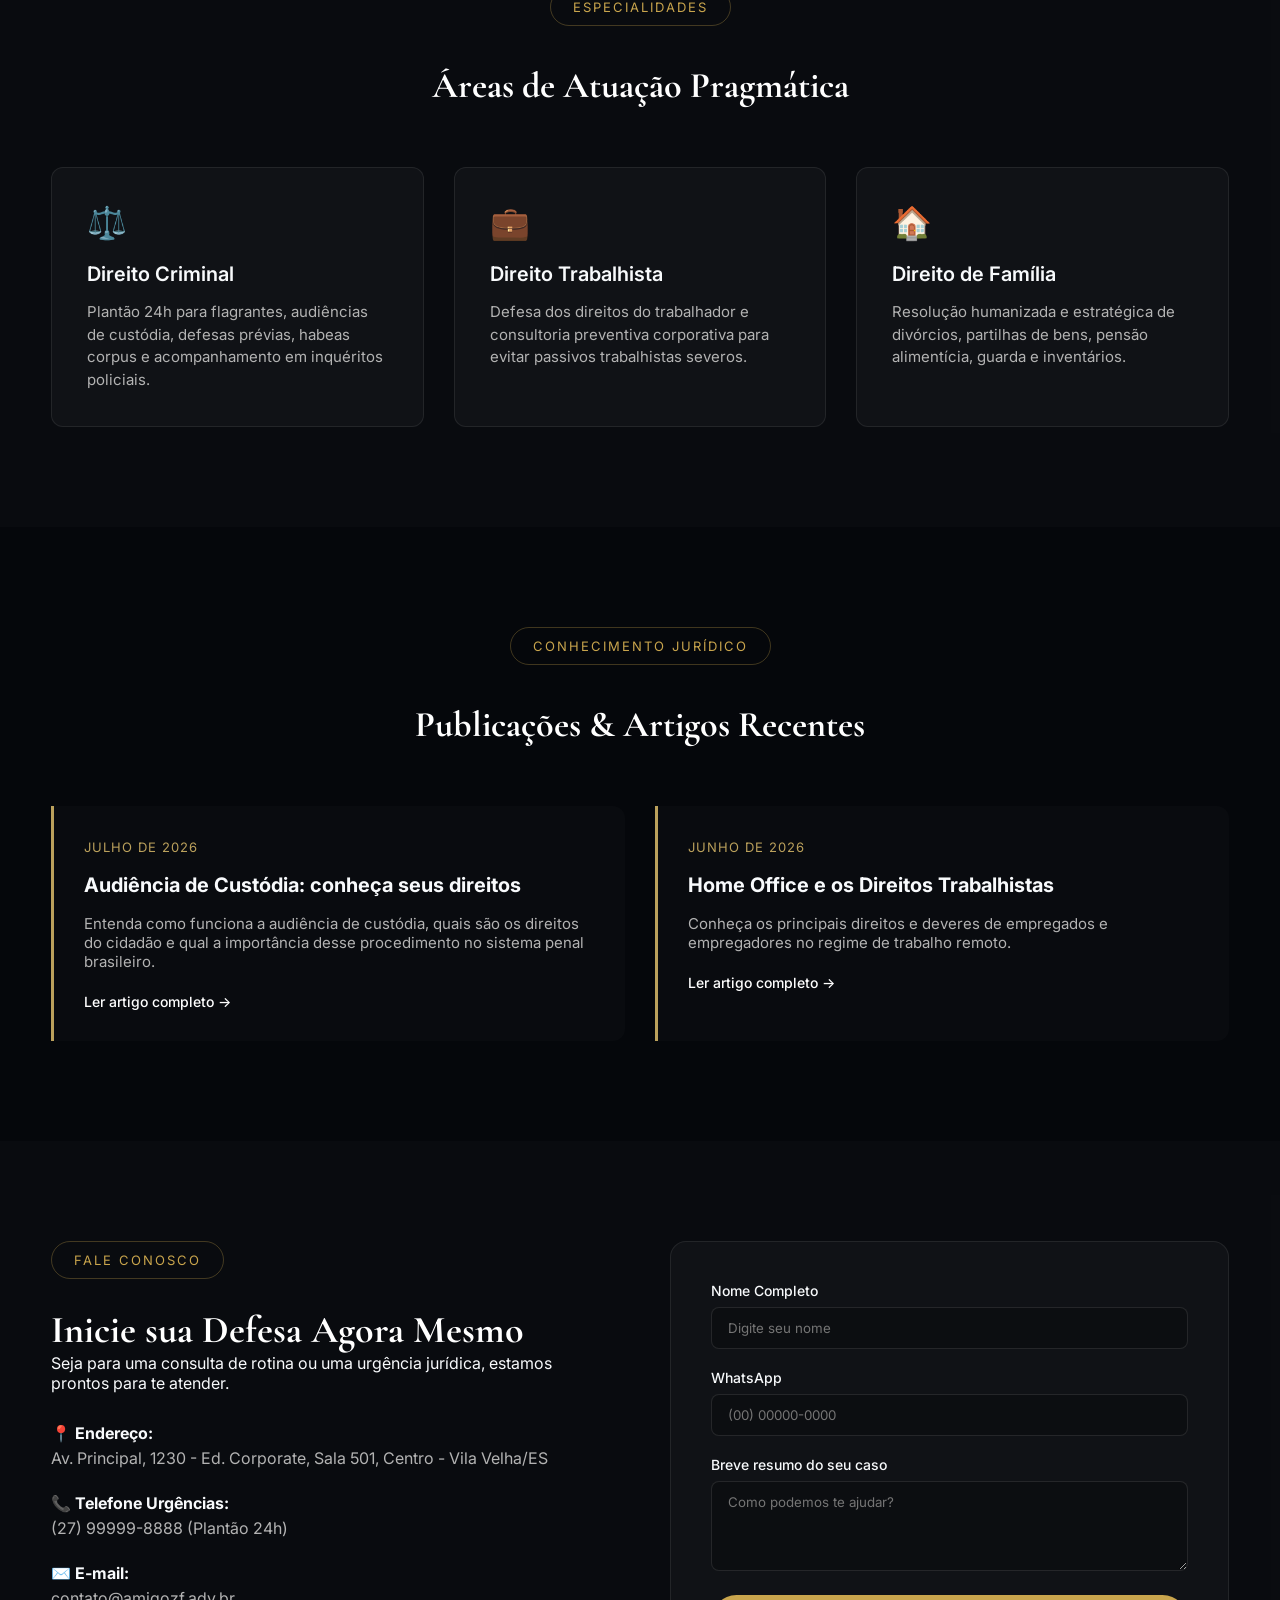
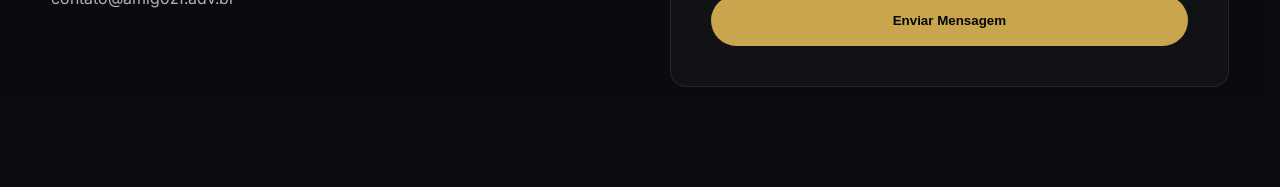
==== commit 26a4cbf8: "Update index.html" ====
--- a/index.html
+++ b/index.html
@@ -375,6 +375,7 @@
     <script src="js/modal.js"></script>
     <script src="js/whatsapp.js"></script>
     <script src="js/app.js"></script>
+    <script src="js/articles.js"></script>
 
 </body>
 
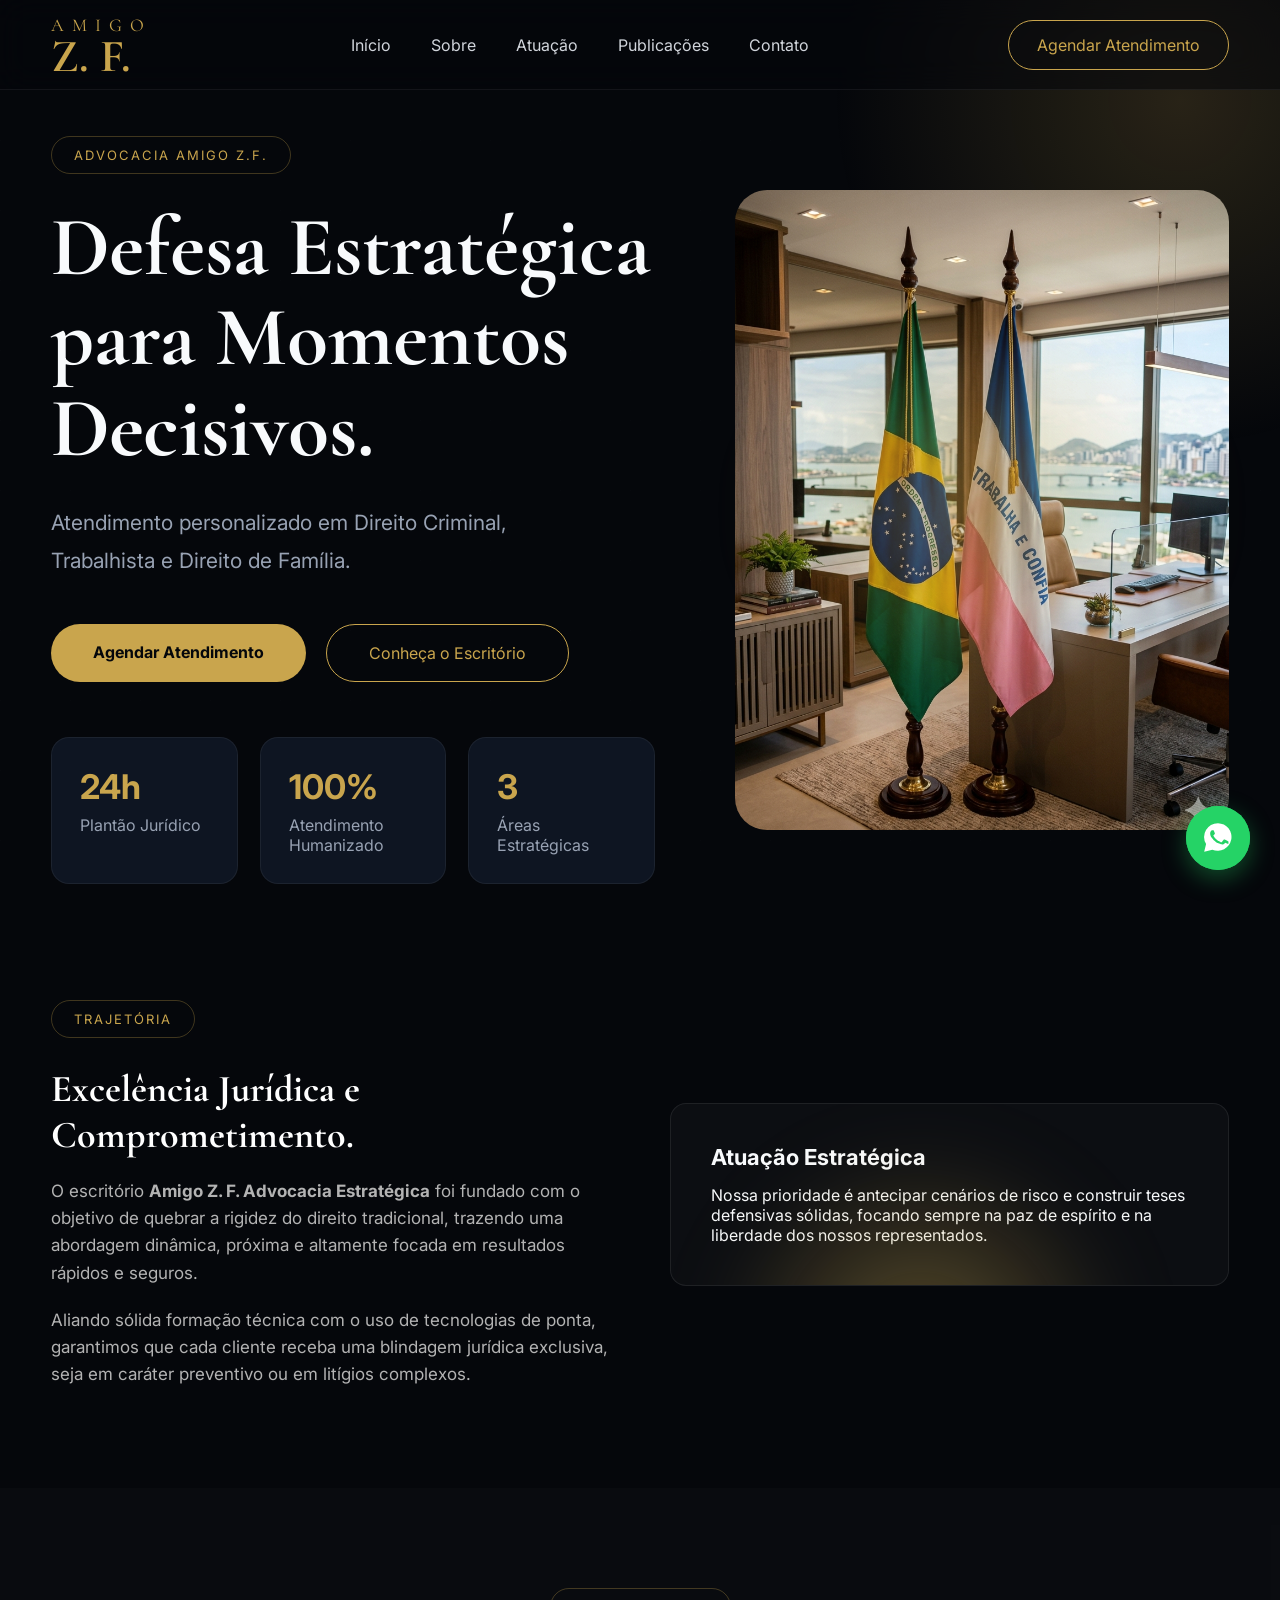
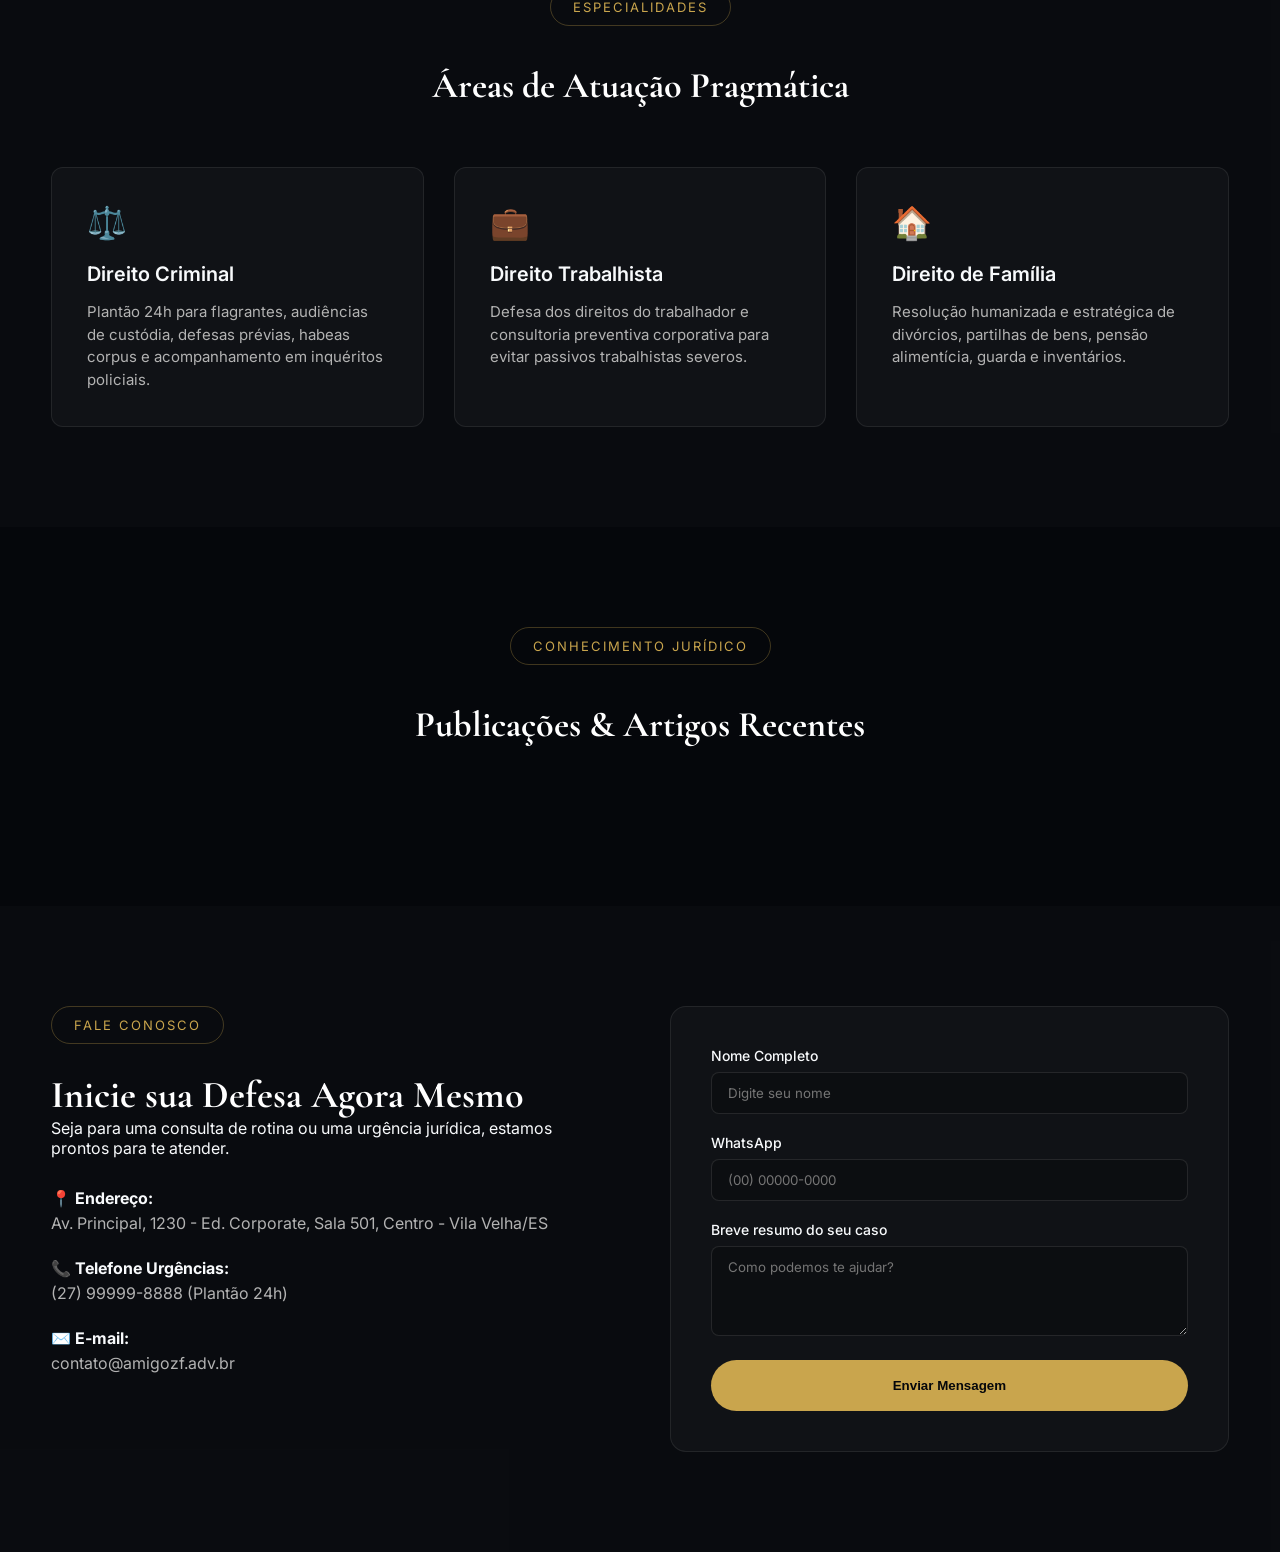
==== commit f7c6bbb6: "Update index.html" ====
--- a/index.html
+++ b/index.html
@@ -374,8 +374,9 @@
 
     <script src="js/modal.js"></script>
     <script src="js/whatsapp.js"></script>
-    <script src="js/app.js"></script>
-    <script src="js/articles.js"></script>
+    <script src="js/app.js"></script>    
+    <script src="js/article-service.js"></script>
+    <script src="js/home.js"></script>
 
 </body>
 
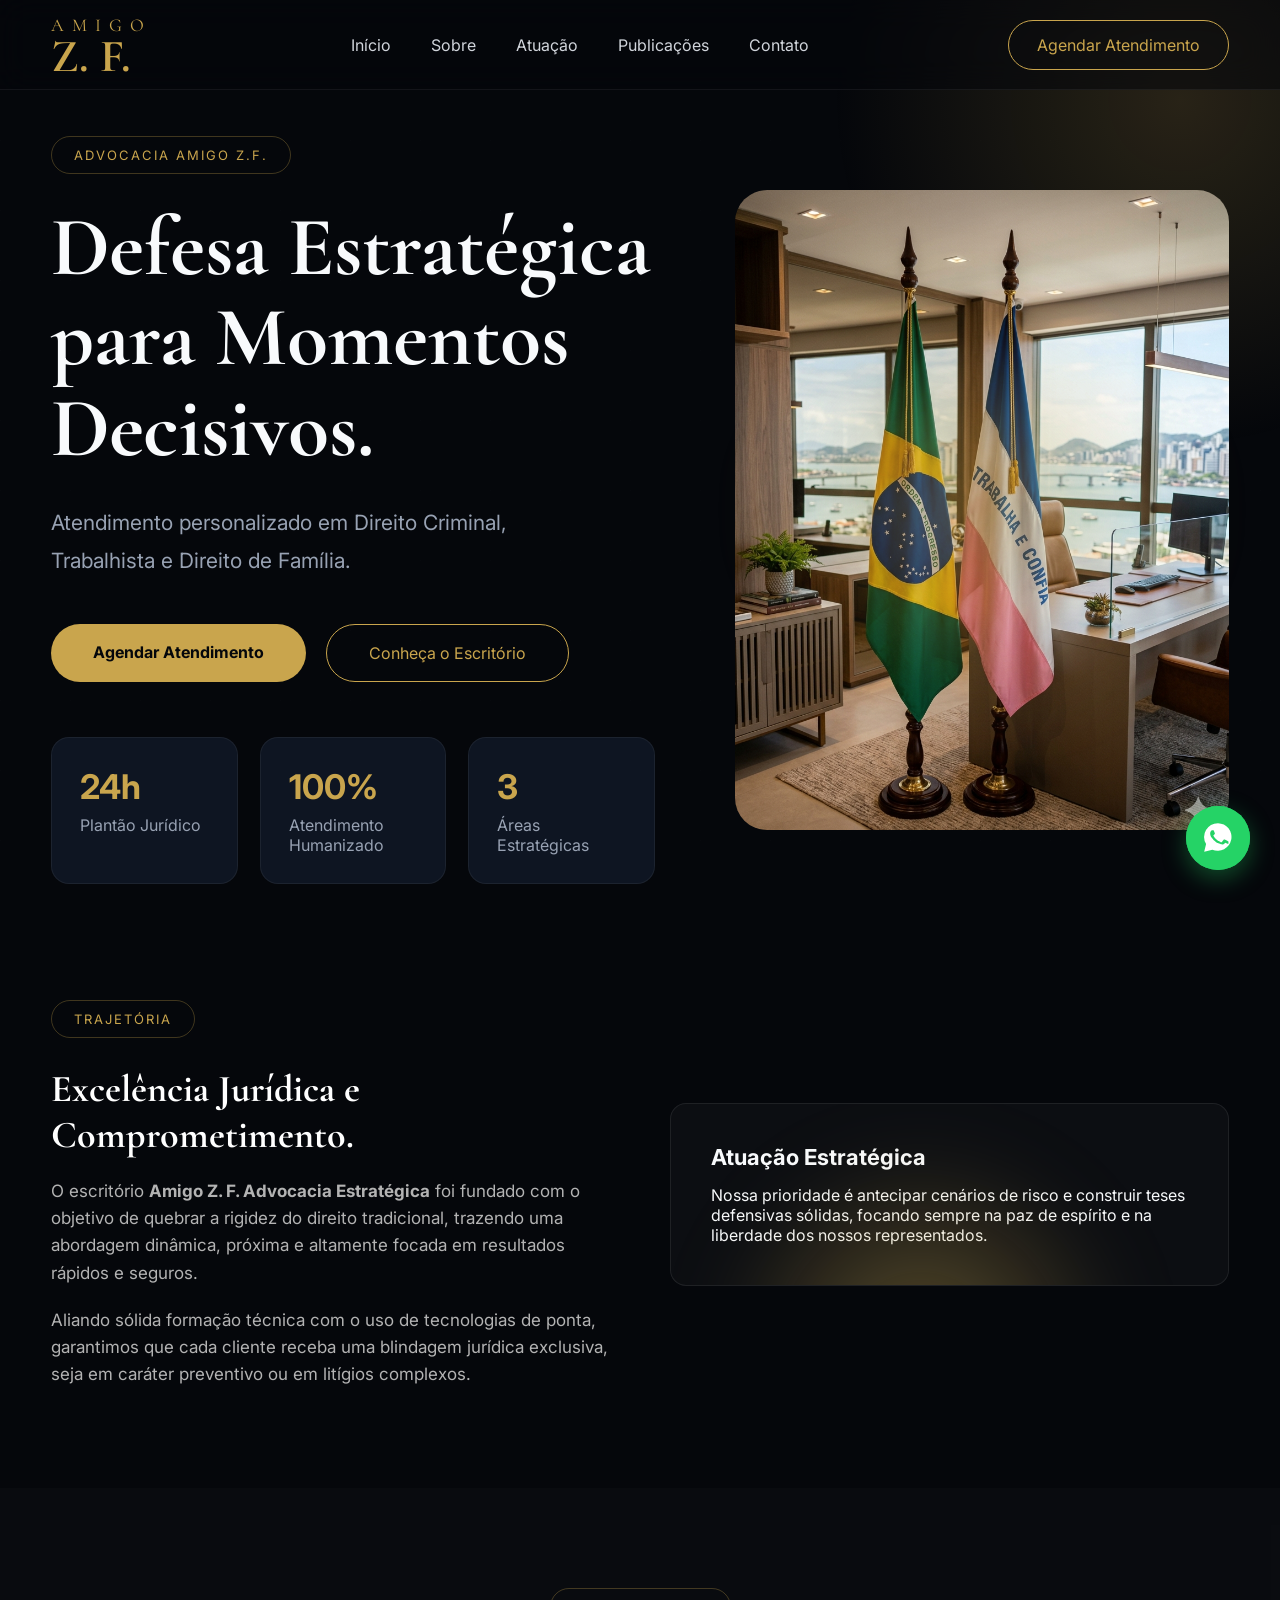
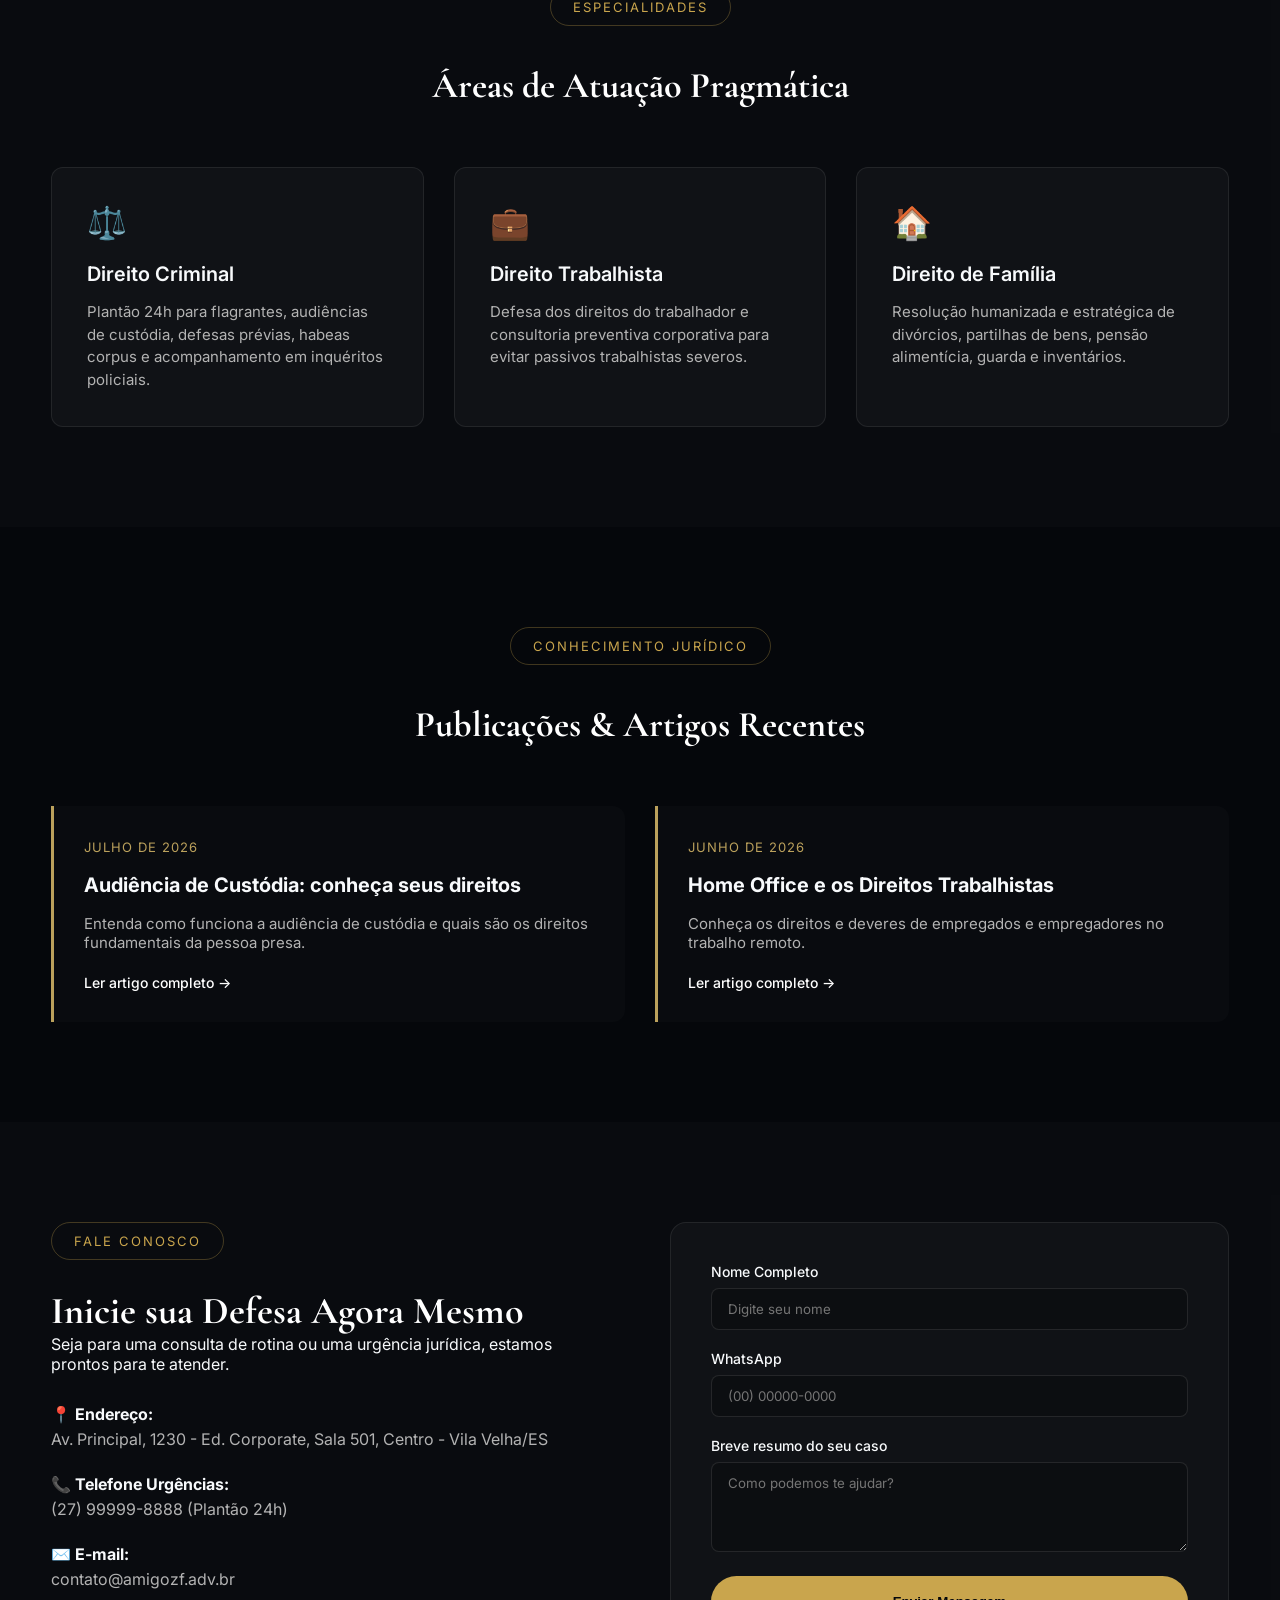
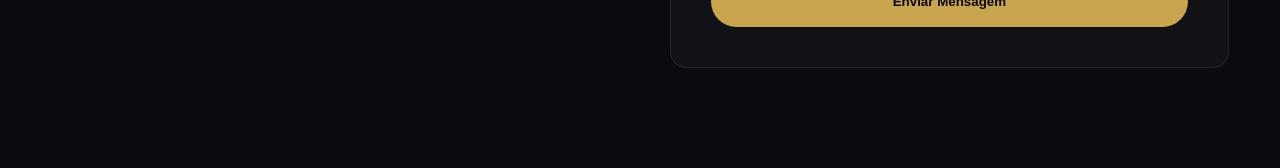
==== commit dacb4391: "Update index.html" ====
--- a/index.html
+++ b/index.html
@@ -375,7 +375,9 @@
     <script src="js/modal.js"></script>
     <script src="js/whatsapp.js"></script>
     <script src="js/app.js"></script>    
+    <script src="data/articles-data.js"></script>
     <script src="js/article-service.js"></script>
+    <script src="js/cms-loader.js"></script>
     <script src="js/home.js"></script>
 
 </body>
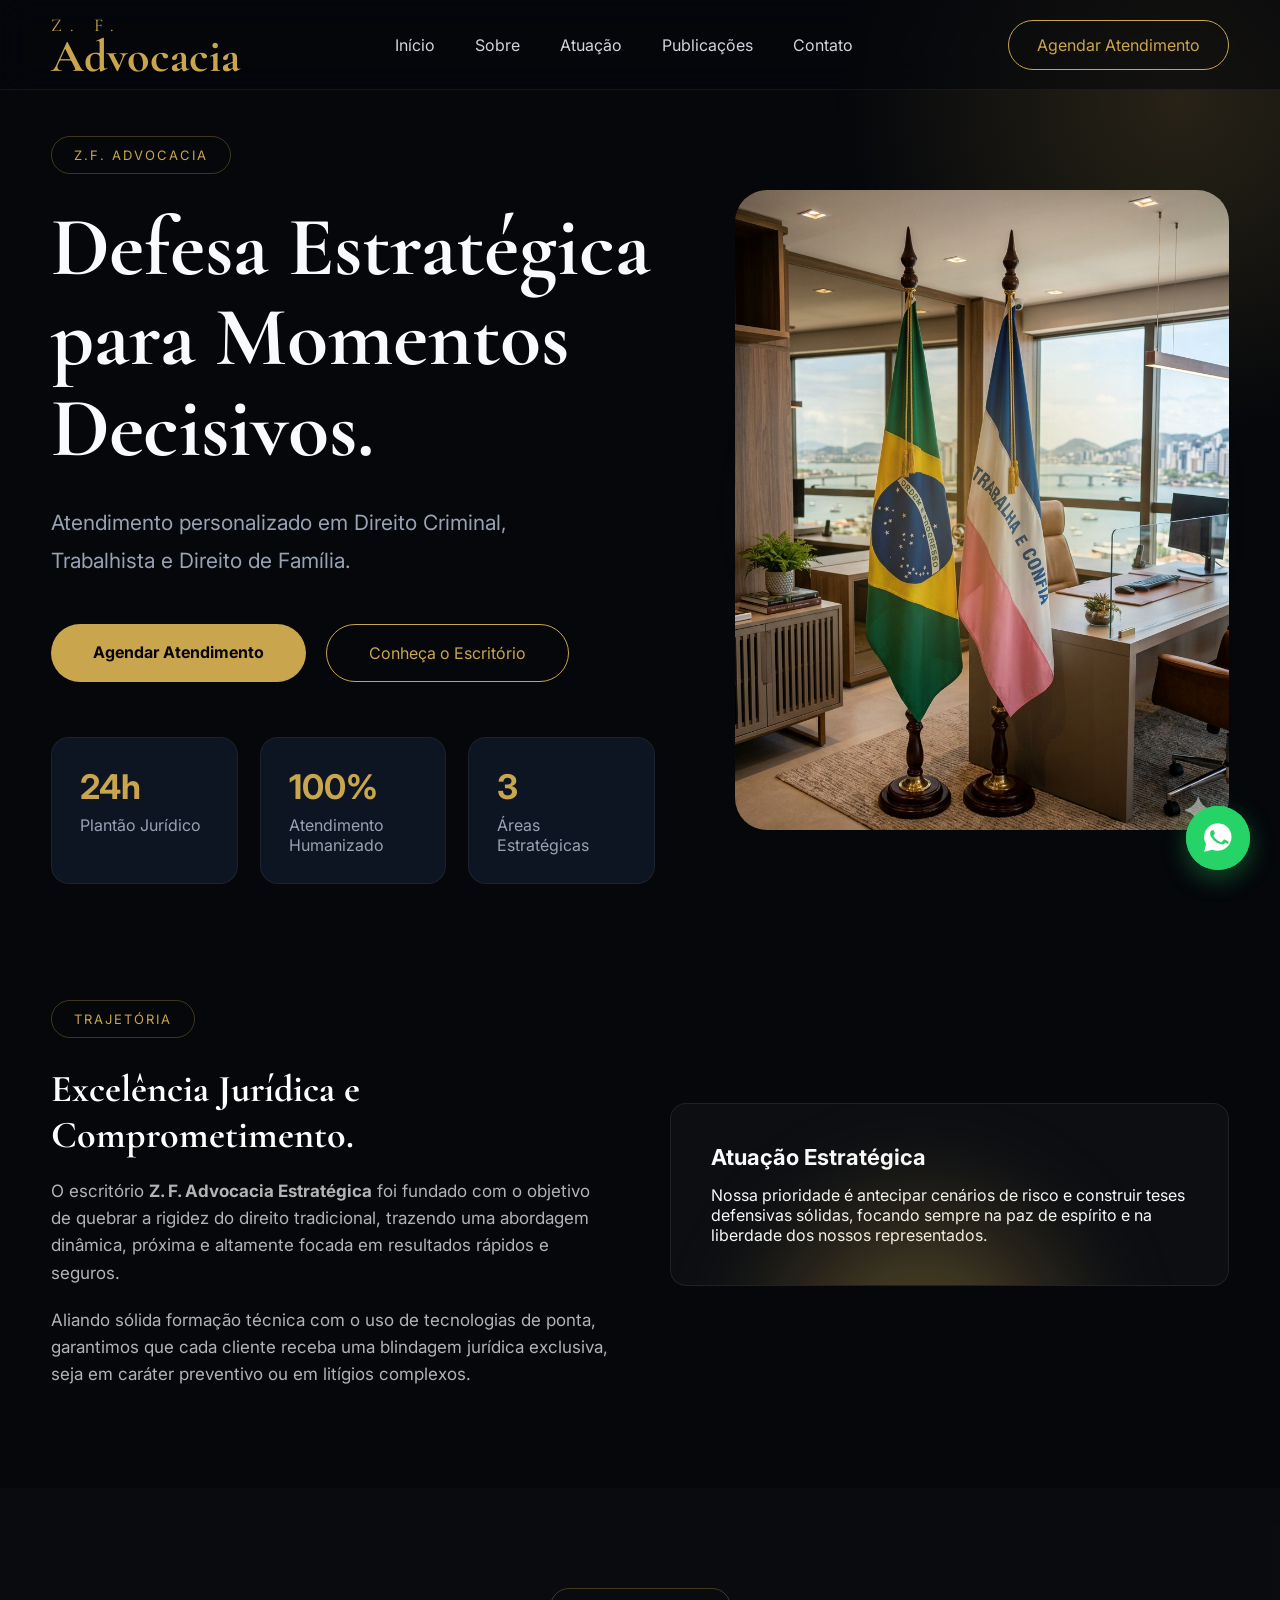
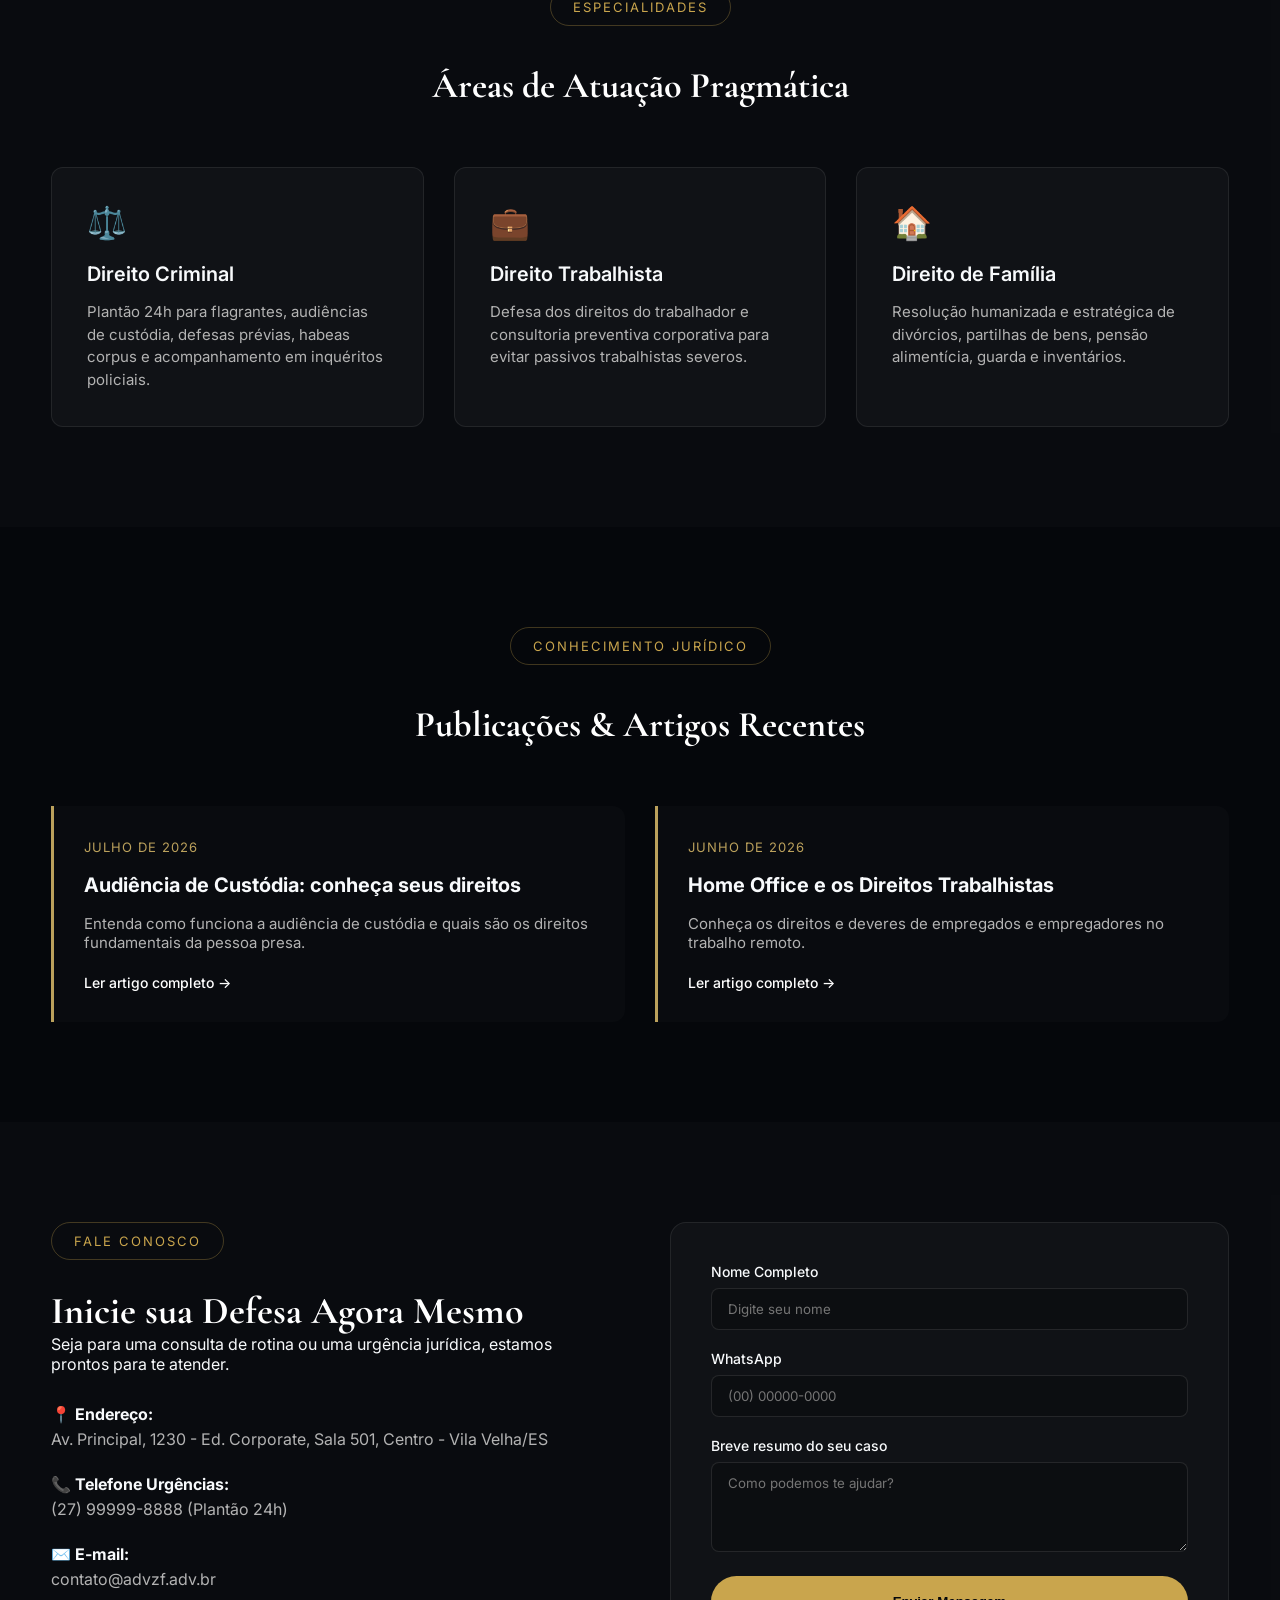
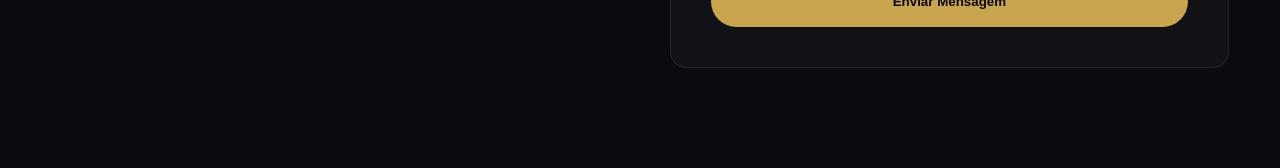
==== commit 61bd9ae5: "Update index.html" ====
--- a/index.html
+++ b/index.html
@@ -6,7 +6,7 @@
     <meta charset="UTF-8">
     <meta name="viewport" content="width=device-width, initial-scale=1.0">
 
-    <title>Amigo Z. F. | Advocacia Estratégica</title>
+    <title>Z. F. | Advocacia Estratégica</title>
 
     <meta name="description"
         content="Especialista em Direito Criminal, Trabalhista e Direito de Família.">
@@ -35,8 +35,8 @@
         <div class="container">
 
             <div class="logo">
-                <span>AMIGO</span>
-                <strong>Z. F.</strong>
+                <span>Z. F.</span>
+                <strong>Advocacia</strong>
             </div>
 
             <nav>
@@ -73,7 +73,7 @@
 
                     <span class="hero-tag">
 
-                        ADVOCACIA AMIGO Z.F.
+                        Z.F. ADVOCACIA
 
                     </span>
 
@@ -146,7 +146,7 @@
 
                         <img
                             src="assets/images/advogado.png"
-                            alt="Amigo Z. F."
+                            alt="Z. F. Advocacia"
                             class="lawyer-photo">
                     </div>
 
@@ -162,7 +162,7 @@
                 <div class="about-left">
                     <span class="hero-tag">TRAJETÓRIA</span>
                     <h2>Excelência Jurídica e Comprometimento.</h2>
-                    <p>O escritório <strong>Amigo Z. F. Advocacia Estratégica</strong> foi fundado com o objetivo de quebrar a rigidez do direito tradicional, trazendo uma abordagem dinâmica, próxima e altamente focada em resultados rápidos e seguros.</p>
+                    <p>O escritório <strong>Z. F. Advocacia Estratégica</strong> foi fundado com o objetivo de quebrar a rigidez do direito tradicional, trazendo uma abordagem dinâmica, próxima e altamente focada em resultados rápidos e seguros.</p>
                     <p>Aliando sólida formação técnica com o uso de tecnologias de ponta, garantimos que cada cliente receba uma blindagem jurídica exclusiva, seja em caráter preventivo ou em litígios complexos.</p>
                 </div>
                 <div class="about-right">
@@ -239,7 +239,7 @@
                         </div>
                         <div class="channel-item">
                             <strong>✉️ E-mail:</strong>
-                            <p>contato@amigozf.adv.br</p>
+                            <p>contato@advzf.adv.br</p>
                         </div>
                     </div>
                 </div>
@@ -285,7 +285,7 @@
             <h2 class="modal-title">Nosso Escritório</h2>
             
             <p class="modal-text">
-                O escritório <strong>Amigo Z. F. Advocacia</strong> nasceu com o propósito de oferecer uma advocacia altamente estratégica, humanizada e ágil. Atuamos de forma consultiva e litigiosa, buscando sempre a solução mais eficaz para os momentos decisivos de nossos clientes.
+                O escritório <strong>Z. F. Advocacia</strong> nasceu com o propósito de oferecer uma advocacia altamente estratégica, humanizada e ágil. Atuamos de forma consultiva e litigiosa, buscando sempre a solução mais eficaz para os momentos decisivos de nossos clientes.
             </p>
             
             <div class="modal-info-grid">
